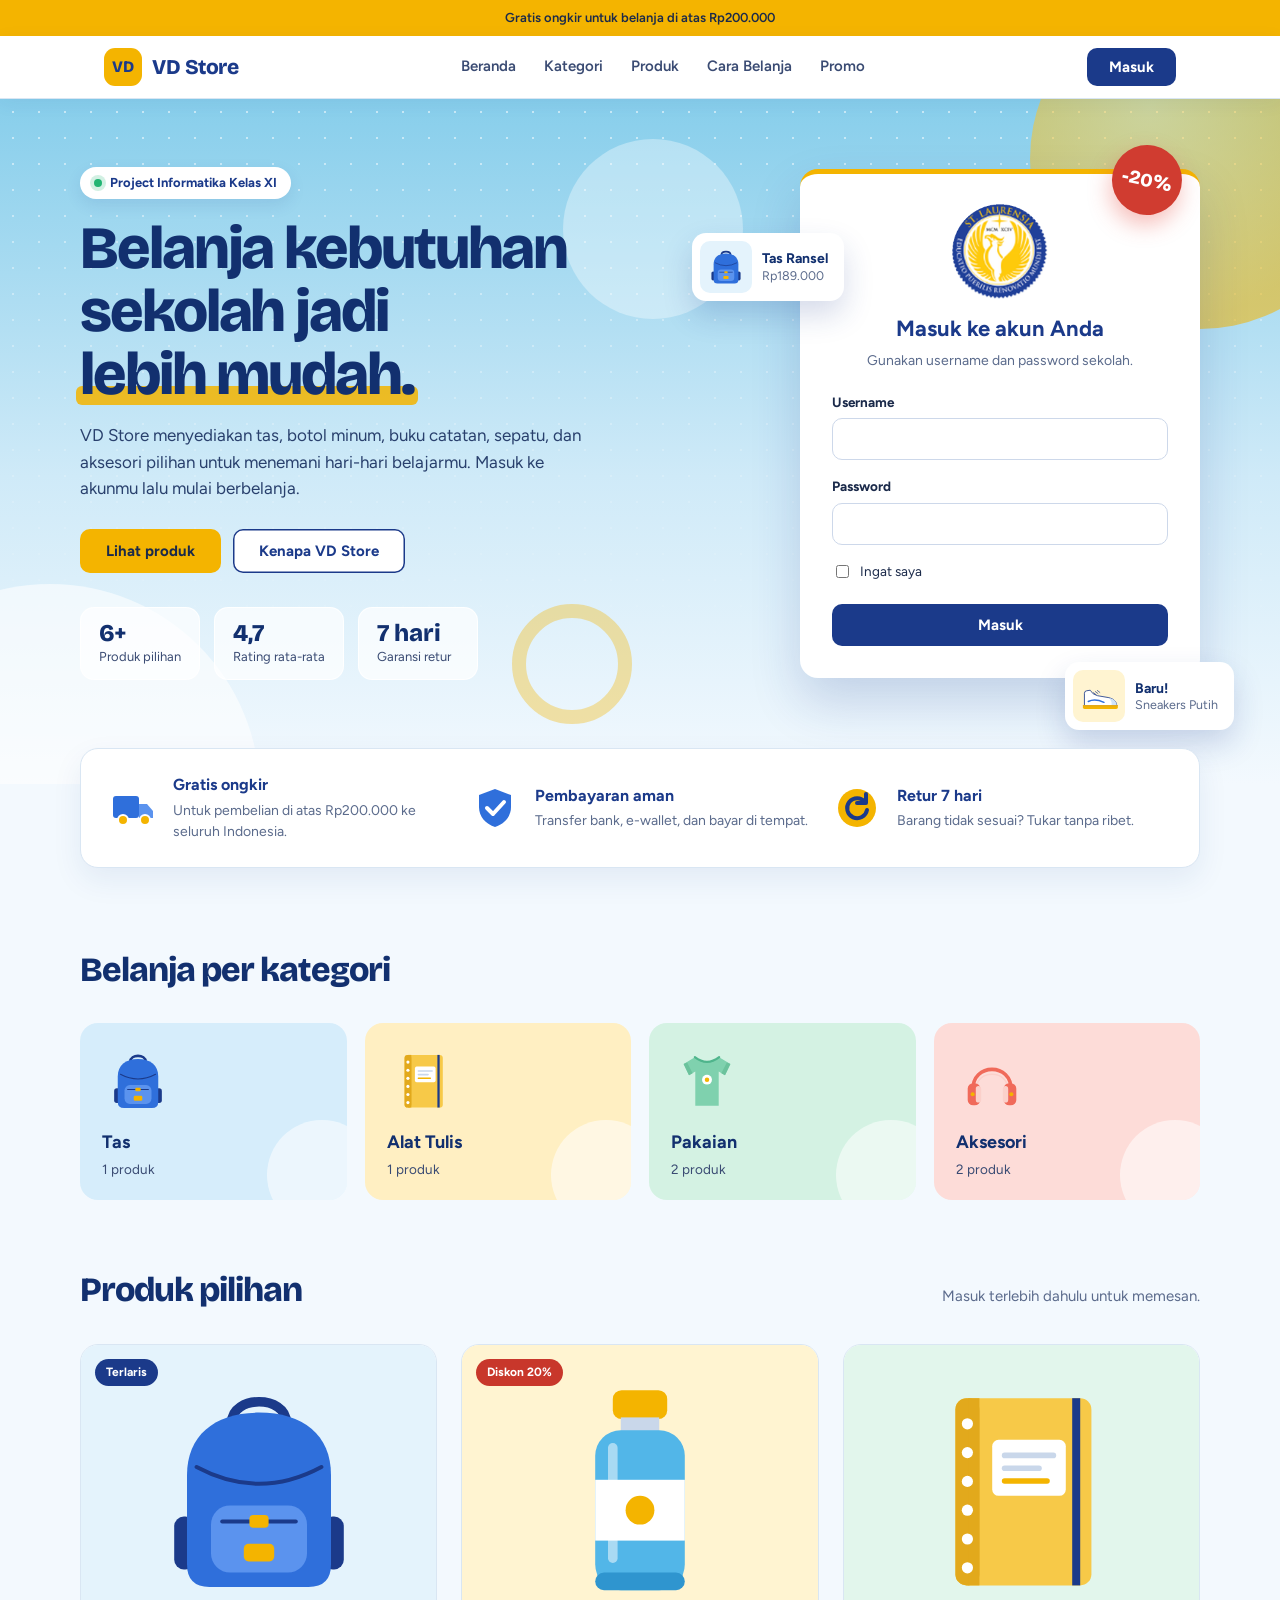
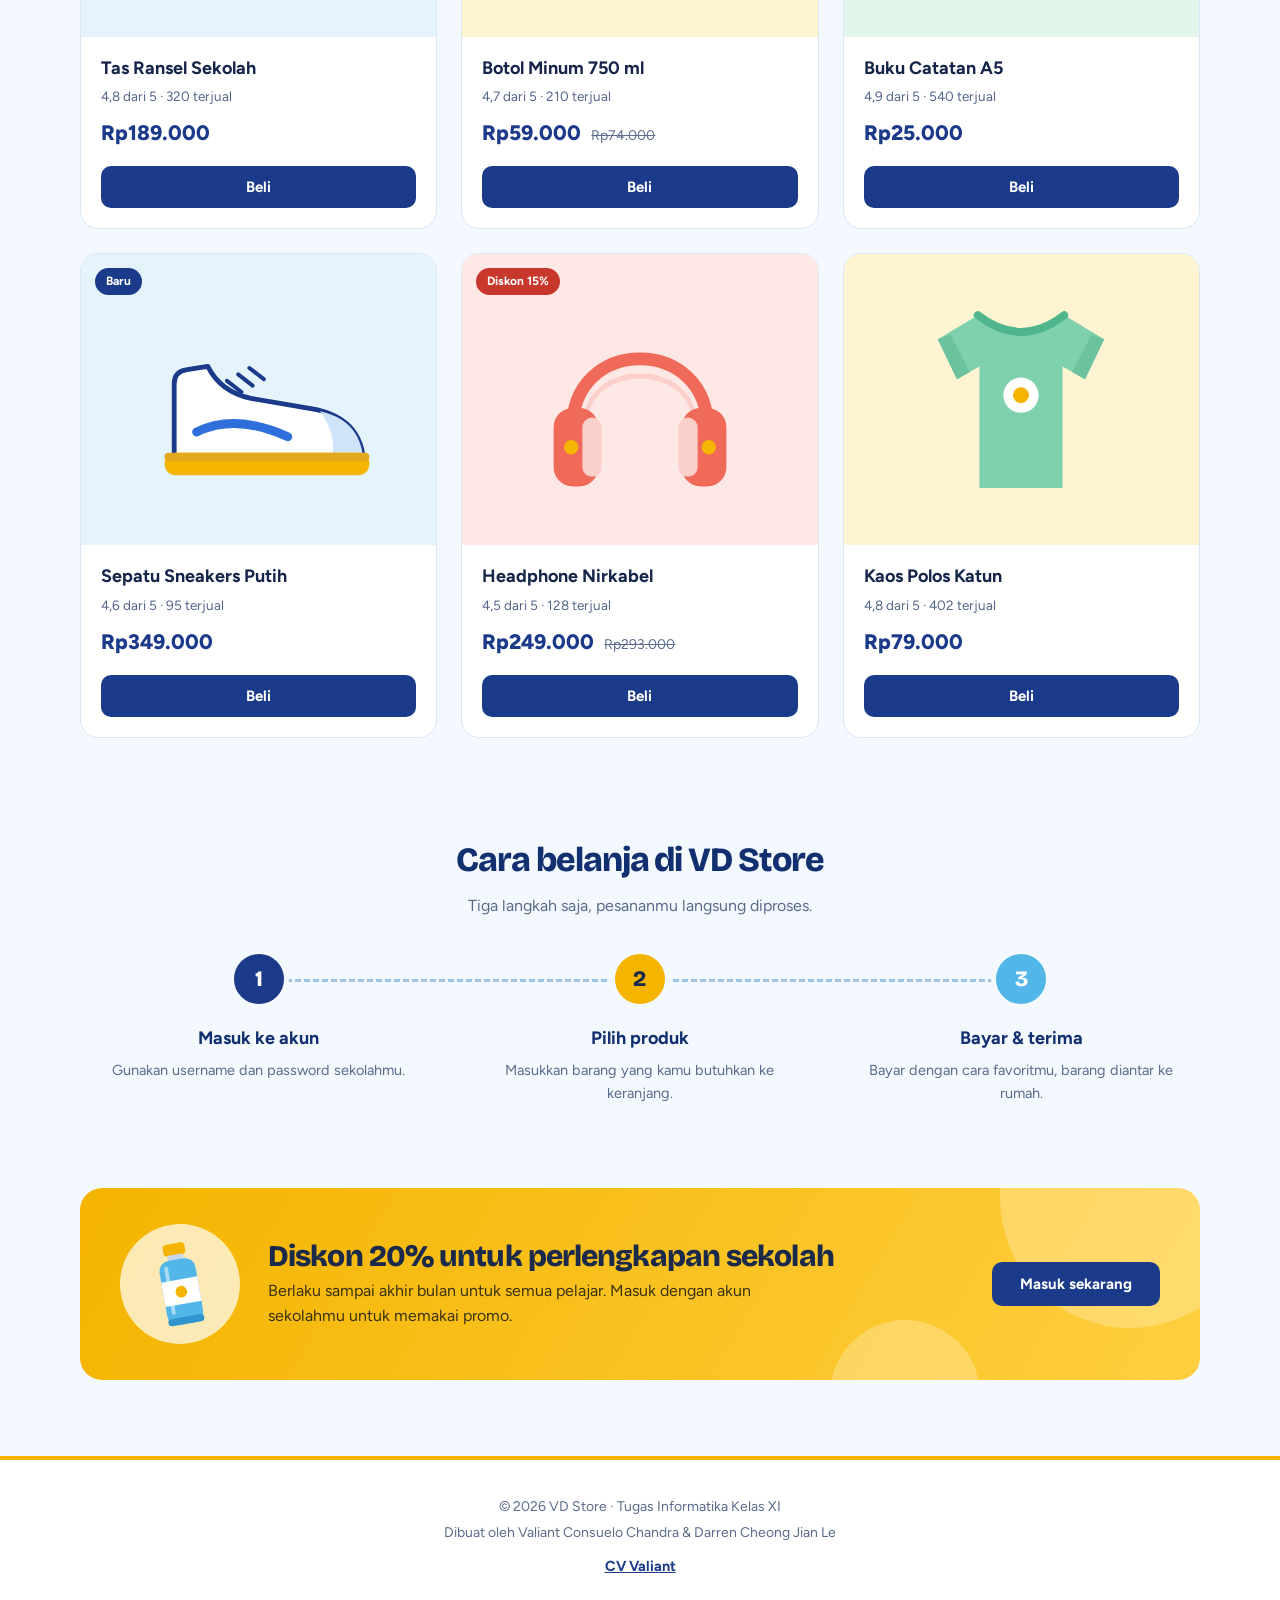
==== index.html @ 2d51181e "Folder pengerjaan HTML dan CSS" ====
<!DOCTYPE html>
<html lang="id">
<head>
<meta charset="UTF-8">
<meta name="viewport" content="width=device-width, initial-scale=1.0">
<title>VD Store | Project E-Commerce Kelas XI</title>
<meta name="description" content="VD Store, toko online perlengkapan sekolah: tas, alat tulis, pakaian, dan aksesori. Project E-Commerce Informatika Kelas XI.">
<meta name="theme-color" content="#1b3a8a">
<link rel="icon" type="image/png" href="images/logo-sekolah.png">
<link rel="preconnect" href="https://fonts.googleapis.com">
<link rel="preconnect" href="https://fonts.gstatic.com" crossorigin>
<link href="https://fonts.googleapis.com/css2?family=Bricolage+Grotesque:opsz,wght@12..96,600..800&family=Figtree:wght@400;500;600;700&display=swap" rel="stylesheet">
<link rel="stylesheet" href="css/project.css">
</head>
<body class="v-body">

<a class="v-skip" href="#utama">Lewati ke konten utama</a>

<p class="v-notice">Gratis ongkir untuk belanja di atas Rp200.000</p>

<header class="v-header">
  <div class="v-bar">
    <a class="v-brand" href="index.html">
      <span class="v-brand-mark">VD</span>
      <span class="v-brand-name">VD Store</span>
    </a>
    <nav class="v-nav" aria-label="Menu utama">
      <a class="v-nav-link" href="#beranda">Beranda</a>
      <a class="v-nav-link" href="#kategori">Kategori</a>
      <a class="v-nav-link" href="#produk">Produk</a>
      <a class="v-nav-link" href="#cara">Cara Belanja</a>
      <a class="v-nav-link" href="#promo">Promo</a>
    </nav>
    <a class="v-btn" href="cv1.html">Masuk</a>
  </div>
</header>

<main id="utama">
  <section class="v-hero" id="beranda">
    <span class="v-blob v-blob-gold" aria-hidden="true"></span>
    <span class="v-blob v-blob-white" aria-hidden="true"></span>
    <span class="v-blob v-blob-sky" aria-hidden="true"></span>
    <span class="v-ring" aria-hidden="true"></span>
    <div class="v-hero-grid">
      <div class="v-hero-text">
        <span class="v-pill"><span class="v-pill-dot"></span>Project Informatika Kelas XI</span>
        <h1 class="v-hero-title">Belanja kebutuhan sekolah jadi <span class="v-hl">lebih mudah.</span></h1>
        <p class="v-hero-desc">VD Store menyediakan tas, botol minum, buku catatan, sepatu, dan aksesori pilihan untuk menemani hari-hari belajarmu. Masuk ke akunmu lalu mulai berbelanja.</p>
        <div class="v-hero-actions">
          <a class="v-btn v-btn-gold" href="#produk">Lihat produk</a>
          <a class="v-btn v-btn-line" href="#keunggulan">Kenapa VD Store</a>
        </div>
        <ul class="v-stats">
          <li class="v-stat"><strong class="v-stat-num">6+</strong><span class="v-stat-text">Produk pilihan</span></li>
          <li class="v-stat"><strong class="v-stat-num">4,7</strong><span class="v-stat-text">Rating rata-rata</span></li>
          <li class="v-stat"><strong class="v-stat-num">7 hari</strong><span class="v-stat-text">Garansi retur</span></li>
        </ul>
      </div>

      <div class="v-login-area">
      <div class="v-float v-float-a" aria-hidden="true">
        <img class="v-float-img" src="images/produk-tas.svg" alt="" width="56" height="56">
        <span class="v-float-text"><strong class="v-float-title">Tas Ransel</strong><span class="v-float-sub">Rp189.000</span></span>
      </div>
      <div class="v-float v-float-b" aria-hidden="true">
        <img class="v-float-img" src="images/produk-sepatu.svg" alt="" width="56" height="56">
        <span class="v-float-text"><strong class="v-float-title">Baru!</strong><span class="v-float-sub">Sneakers Putih</span></span>
      </div>
      <span class="v-sticker" aria-hidden="true">-20%</span>
      <div class="v-login" id="masuk">
        <img class="v-login-logo" src="images/logo-sekolah.png" alt="Logo sekolah" width="96" height="96">
        <h2 class="v-login-title">Masuk ke akun Anda</h2>
        <p class="v-login-sub">Gunakan username dan password sekolah.</p>
        <label class="v-label" for="v-user">Username</label>
        <input class="v-input" id="v-user" type="text" autocomplete="username">
        <label class="v-label" for="v-pass">Password</label>
        <input class="v-input" id="v-pass" type="password" autocomplete="current-password">
        <div class="v-login-row">
          <label class="v-check"><input type="checkbox"> Ingat saya</label>
        </div>
        <a class="v-btn v-btn-full" href="cv1.html">Masuk</a>
      </div>
      </div>
    </div>
  </section>

  <section class="v-perks" id="keunggulan">
    <ul class="v-perks-list">
      <li class="v-perk">
        <img class="v-perk-icon" src="images/ikon-ongkir.svg" alt="" width="48" height="48">
        <div>
          <h3 class="v-perk-title">Gratis ongkir</h3>
          <p class="v-perk-text">Untuk pembelian di atas Rp200.000 ke seluruh Indonesia.</p>
        </div>
      </li>
      <li class="v-perk">
        <img class="v-perk-icon" src="images/ikon-aman.svg" alt="" width="48" height="48">
        <div>
          <h3 class="v-perk-title">Pembayaran aman</h3>
          <p class="v-perk-text">Transfer bank, e-wallet, dan bayar di tempat.</p>
        </div>
      </li>
      <li class="v-perk">
        <img class="v-perk-icon" src="images/ikon-retur.svg" alt="" width="48" height="48">
        <div>
          <h3 class="v-perk-title">Retur 7 hari</h3>
          <p class="v-perk-text">Barang tidak sesuai? Tukar tanpa ribet.</p>
        </div>
      </li>
    </ul>
  </section>

  <section class="v-cats" id="kategori">
    <div class="v-wrap">
      <h2 class="v-heading">Belanja per kategori</h2>
      <ul class="v-cat-list">
        <li><a class="v-cat v-cat-sky" href="#produk"><img class="v-cat-img" src="images/produk-tas.svg" alt="" width="72" height="72"><span class="v-cat-name">Tas</span><span class="v-cat-count">1 produk</span></a></li>
        <li><a class="v-cat v-cat-gold" href="#produk"><img class="v-cat-img" src="images/produk-buku.svg" alt="" width="72" height="72"><span class="v-cat-name">Alat Tulis</span><span class="v-cat-count">1 produk</span></a></li>
        <li><a class="v-cat v-cat-mint" href="#produk"><img class="v-cat-img" src="images/produk-kaos.svg" alt="" width="72" height="72"><span class="v-cat-name">Pakaian</span><span class="v-cat-count">2 produk</span></a></li>
        <li><a class="v-cat v-cat-rose" href="#produk"><img class="v-cat-img" src="images/produk-headphone.svg" alt="" width="72" height="72"><span class="v-cat-name">Aksesori</span><span class="v-cat-count">2 produk</span></a></li>
      </ul>
    </div>
  </section>

  <section class="v-shop" id="produk">
    <div class="v-wrap">
      <div class="v-shop-head">
        <h2 class="v-heading">Produk pilihan</h2>
        <p class="v-shop-note">Masuk terlebih dahulu untuk memesan.</p>
      </div>
      <div class="v-grid">
        <article class="v-product">
          <div class="v-product-pic v-tone-sky">
            <span class="v-tag">Terlaris</span>
            <img class="v-product-img" src="images/produk-tas.svg" alt="Tas ransel biru" width="320" height="320">
          </div>
          <div class="v-product-body">
            <h3 class="v-product-name">Tas Ransel Sekolah</h3>
            <p class="v-product-meta">4,8 dari 5 &middot; 320 terjual</p>
            <p class="v-price"><strong class="v-price-now">Rp189.000</strong></p>
            <a class="v-btn v-btn-full" href="#masuk">Beli</a>
          </div>
        </article>

        <article class="v-product">
          <div class="v-product-pic v-tone-gold">
            <span class="v-tag v-tag-red">Diskon 20%</span>
            <img class="v-product-img" src="images/produk-botol.svg" alt="Botol minum biru muda" width="320" height="320">
          </div>
          <div class="v-product-body">
            <h3 class="v-product-name">Botol Minum 750 ml</h3>
            <p class="v-product-meta">4,7 dari 5 &middot; 210 terjual</p>
            <p class="v-price"><strong class="v-price-now">Rp59.000</strong> <s class="v-price-old">Rp74.000</s></p>
            <a class="v-btn v-btn-full" href="#masuk">Beli</a>
          </div>
        </article>

        <article class="v-product">
          <div class="v-product-pic v-tone-mint">
            <img class="v-product-img" src="images/produk-buku.svg" alt="Buku catatan kuning" width="320" height="320">
          </div>
          <div class="v-product-body">
            <h3 class="v-product-name">Buku Catatan A5</h3>
            <p class="v-product-meta">4,9 dari 5 &middot; 540 terjual</p>
            <p class="v-price"><strong class="v-price-now">Rp25.000</strong></p>
            <a class="v-btn v-btn-full" href="#masuk">Beli</a>
          </div>
        </article>

        <article class="v-product">
          <div class="v-product-pic v-tone-sky">
            <span class="v-tag">Baru</span>
            <img class="v-product-img" src="images/produk-sepatu.svg" alt="Sepatu sneakers putih" width="320" height="320">
          </div>
          <div class="v-product-body">
            <h3 class="v-product-name">Sepatu Sneakers Putih</h3>
            <p class="v-product-meta">4,6 dari 5 &middot; 95 terjual</p>
            <p class="v-price"><strong class="v-price-now">Rp349.000</strong></p>
            <a class="v-btn v-btn-full" href="#masuk">Beli</a>
          </div>
        </article>

        <article class="v-product">
          <div class="v-product-pic v-tone-rose">
            <span class="v-tag v-tag-red">Diskon 15%</span>
            <img class="v-product-img" src="images/produk-headphone.svg" alt="Headphone nirkabel merah muda" width="320" height="320">
          </div>
          <div class="v-product-body">
            <h3 class="v-product-name">Headphone Nirkabel</h3>
            <p class="v-product-meta">4,5 dari 5 &middot; 128 terjual</p>
            <p class="v-price"><strong class="v-price-now">Rp249.000</strong> <s class="v-price-old">Rp293.000</s></p>
            <a class="v-btn v-btn-full" href="#masuk">Beli</a>
          </div>
        </article>

        <article class="v-product">
          <div class="v-product-pic v-tone-gold">
            <img class="v-product-img" src="images/produk-kaos.svg" alt="Kaos polos hijau mint" width="320" height="320">
          </div>
          <div class="v-product-body">
            <h3 class="v-product-name">Kaos Polos Katun</h3>
            <p class="v-product-meta">4,8 dari 5 &middot; 402 terjual</p>
            <p class="v-price"><strong class="v-price-now">Rp79.000</strong></p>
            <a class="v-btn v-btn-full" href="#masuk">Beli</a>
          </div>
        </article>
      </div>
    </div>
  </section>

  <section class="v-steps" id="cara">
    <div class="v-wrap">
      <h2 class="v-heading v-heading-center">Cara belanja di VD Store</h2>
      <p class="v-steps-sub">Tiga langkah saja, pesananmu langsung diproses.</p>
      <ol class="v-step-list">
        <li class="v-step"><span class="v-step-num">1</span><h3 class="v-step-title">Masuk ke akun</h3><p class="v-step-text">Gunakan username dan password sekolahmu.</p></li>
        <li class="v-step"><span class="v-step-num">2</span><h3 class="v-step-title">Pilih produk</h3><p class="v-step-text">Masukkan barang yang kamu butuhkan ke keranjang.</p></li>
        <li class="v-step"><span class="v-step-num">3</span><h3 class="v-step-title">Bayar &amp; terima</h3><p class="v-step-text">Bayar dengan cara favoritmu, barang diantar ke rumah.</p></li>
      </ol>
    </div>
  </section>

  <section class="v-promo" id="promo">
    <div class="v-promo-box">
      <span class="v-promo-circle v-promo-circle-a" aria-hidden="true"></span>
      <span class="v-promo-circle v-promo-circle-b" aria-hidden="true"></span>
      <img class="v-promo-img" src="images/produk-botol.svg" alt="" width="140" height="140">
      <div class="v-promo-body">
        <h2 class="v-promo-title">Diskon 20% untuk perlengkapan sekolah</h2>
        <p class="v-promo-text">Berlaku sampai akhir bulan untuk semua pelajar. Masuk dengan akun sekolahmu untuk memakai promo.</p>
      </div>
      <a class="v-btn v-promo-btn" href="#masuk">Masuk sekarang</a>
    </div>
  </section>
</main>

<footer class="v-footer">
  <div class="v-footer-box">
    <p class="v-footer-text">&copy; 2026 VD Store &middot; Tugas Informatika Kelas XI</p>
    <p class="v-footer-text">Dibuat oleh Valiant Consuelo Chandra &amp; Darren Cheong Jian Le</p>
    <p class="v-footer-links">
      <a class="v-footer-link" href="cv1.html">CV Valiant</a>
    </p>
  </div>
</footer>

</body>
</html>
---- css/project.css ----
*,
*::before,
*::after {
  box-sizing: border-box;
}

html {
  scroll-behavior: smooth;
  scroll-padding-top: 84px;
}

:focus-visible {
  outline: 3px solid #1b3a8a;
  outline-offset: 3px;
  border-radius: 6px;
}

.v-skip {
  position: absolute;
  z-index: 100;
  left: 16px;
  top: -60px;
  padding: 10px 16px;
  border-radius: 10px;
  background: #1b3a8a;
  color: #ffffff;
  font-weight: 700;
  text-decoration: none;
}

.v-skip:focus {
  top: 12px;
}

body {
  margin: 0;
}

img {
  max-width: 100%;
}

.v-body {
  font-family: "Figtree", "Inter", system-ui, -apple-system, "Segoe UI", sans-serif;
  color: #16264a;
  background: #f3f9fe;
  line-height: 1.55;
}

.v-notice {
  margin: 0;
  padding: 8px 16px;
  background: #f4b400;
  color: #1b2a4a;
  font-size: 13px;
  font-weight: 600;
  text-align: center;
}

.v-header {
  position: sticky;
  top: 0;
  z-index: 10;
  background: rgba(255, 255, 255, 0.94);
  border-bottom: 1px solid #d9e6f3;
  box-shadow: 0 4px 18px rgba(27, 58, 138, 0.06);
}

.v-bar {
  max-width: 1120px;
  margin: 0 auto;
  padding: 12px 24px;
  display: flex;
  align-items: center;
  justify-content: space-between;
  gap: 20px;
}

.v-brand {
  display: flex;
  align-items: center;
  gap: 10px;
  text-decoration: none;
  color: #1b3a8a;
}

.v-brand-mark {
  width: 38px;
  height: 38px;
  border-radius: 11px;
  background: #f4b400;
  color: #1b3a8a;
  display: grid;
  place-items: center;
  font-family: "Bricolage Grotesque", "Inter", sans-serif;
  font-weight: 800;
  font-size: 16px;
  letter-spacing: -0.02em;
}

.v-brand-name {
  font-family: "Bricolage Grotesque", "Inter", sans-serif;
  font-weight: 800;
  font-size: 21px;
  letter-spacing: -0.02em;
}

.v-nav {
  display: flex;
  gap: 28px;
}

.v-nav-link {
  color: #3a4b73;
  text-decoration: none;
  font-weight: 600;
  font-size: 15px;
  padding: 6px 0;
  border-bottom: 2px solid transparent;
}

.v-nav-link:hover {
  color: #1b3a8a;
  border-bottom-color: #f4b400;
}

.v-btn {
  display: inline-block;
  padding: 10px 22px;
  border: 0;
  border-radius: 10px;
  background: #1b3a8a;
  color: #ffffff;
  font: 700 15px "Figtree", "Inter", sans-serif;
  text-align: center;
  text-decoration: none;
  cursor: pointer;
  touch-action: manipulation;
  transition: background 0.15s ease, transform 0.15s ease, box-shadow 0.15s ease;
}

.v-btn:active {
  transform: translateY(0) scale(0.98);
}

.v-btn:hover {
  background: #2449a8;
  transform: translateY(-1px);
}

.v-btn-full {
  display: block;
  width: 100%;
  padding: 12px 22px;
}

.v-btn-gold {
  background: #f4b400;
  color: #1b2a4a;
  padding: 13px 26px;
}

.v-btn-gold:hover {
  background: #ffc61f;
}

.v-btn-line {
  background: #ffffff;
  color: #1b3a8a;
  padding: 13px 26px;
  box-shadow: inset 0 0 0 1.5px #1b3a8a;
}

.v-btn-line:hover {
  background: #eef6fd;
}

.v-hero {
  padding: 68px 24px 80px;
  background: linear-gradient(180deg, #87ceeb 0%, #cfeaf8 55%, #f3f9fe 100%);
}

.v-hero-grid {
  max-width: 1120px;
  margin: 0 auto;
  display: grid;
  grid-template-columns: 1.15fr 0.85fr;
  gap: 56px;
  align-items: center;
}

.v-pill {
  display: inline-block;
  padding: 6px 14px;
  border-radius: 999px;
  background: #ffffff;
  color: #1b3a8a;
  font-size: 13px;
  font-weight: 700;
}

.v-hero-title {
  margin: 18px 0 16px;
  font-family: "Bricolage Grotesque", "Inter", sans-serif;
  font-weight: 800;
  font-size: clamp(36px, 5.2vw, 60px);
  line-height: 1.05;
  letter-spacing: -0.035em;
  color: #12306f;
}

.v-hero-desc {
  margin: 0 0 28px;
  max-width: 520px;
  font-size: 17px;
  color: #29406d;
}

.v-hero-actions {
  display: flex;
  flex-wrap: wrap;
  gap: 12px;
}

.v-login {
  width: 100%;
  max-width: 400px;
  margin-left: auto;
  padding: 30px 32px 32px;
  background: #ffffff;
  border-top: 5px solid #f4b400;
  border-radius: 18px;
  box-shadow: 0 24px 50px rgba(27, 58, 138, 0.18);
  scroll-margin-top: 100px;
}

.v-login-logo {
  display: block;
  width: 96px;
  height: 96px;
  margin: 0 auto 12px;
}

.v-login-title {
  margin: 0;
  text-align: center;
  font-size: 22px;
  font-weight: 700;
  color: #1b3a8a;
}

.v-login-sub {
  margin: 4px 0 20px;
  text-align: center;
  font-size: 14px;
  color: #5b6b8c;
}

.v-label {
  display: block;
  margin: 0 0 6px;
  font-size: 13.5px;
  font-weight: 700;
  color: #1b2a4a;
}

.v-input {
  display: block;
  width: 100%;
  height: 42px;
  margin-bottom: 16px;
  padding: 0 14px;
  border: 1px solid #cdd8ea;
  border-radius: 10px;
  font: 500 15px "Figtree", "Inter", sans-serif;
  color: #16264a;
  background: #ffffff;
}

.v-input:focus {
  outline: 2px solid #87ceeb;
  border-color: #1b3a8a;
}

.v-login-row {
  margin: 2px 0 18px;
}

.v-check {
  display: inline-flex;
  align-items: center;
  gap: 8px;
  font-size: 13.5px;
  color: #1b2a4a;
}

.v-perks {
  padding: 0 24px;
  margin-top: -36px;
}

.v-perks-list {
  position: relative;
  z-index: 2;
  max-width: 1120px;
  margin: 0 auto;
  padding: 24px 28px;
  list-style: none;
  display: grid;
  grid-template-columns: repeat(3, 1fr);
  gap: 24px;
  background: #ffffff;
  border: 1px solid #d9e6f3;
  border-radius: 18px;
  box-shadow: 0 12px 30px rgba(27, 58, 138, 0.08);
}

.v-perk {
  display: flex;
  align-items: center;
  gap: 16px;
}

.v-perk-icon {
  flex: none;
  width: 48px;
  height: 48px;
}

.v-perk-title {
  margin: 0;
  font-size: 16px;
  font-weight: 700;
  color: #1b3a8a;
}

.v-perk-text {
  margin: 2px 0 0;
  font-size: 14px;
  color: #5b6b8c;
}

.v-shop {
  padding: 76px 24px 40px;
}

.v-wrap {
  max-width: 1120px;
  margin: 0 auto;
}

.v-shop-head {
  display: flex;
  align-items: baseline;
  justify-content: space-between;
  flex-wrap: wrap;
  gap: 8px 20px;
  margin-bottom: 28px;
}

.v-heading {
  margin: 0;
  font-family: "Bricolage Grotesque", "Inter", sans-serif;
  font-weight: 800;
  font-size: 34px;
  letter-spacing: -0.03em;
  color: #12306f;
}

.v-shop-note {
  margin: 0;
  font-size: 15px;
  color: #5b6b8c;
}

.v-grid {
  display: grid;
  grid-template-columns: repeat(3, 1fr);
  gap: 24px;
}

.v-product {
  display: flex;
  flex-direction: column;
  overflow: hidden;
  background: #ffffff;
  border: 1px solid #d9e6f3;
  border-radius: 18px;
  transition: transform 0.18s ease, box-shadow 0.18s ease;
}

.v-product:hover {
  transform: translateY(-4px);
  box-shadow: 0 16px 32px rgba(27, 58, 138, 0.12);
}

.v-product-pic {
  position: relative;
  aspect-ratio: 1 / 0.82;
  display: grid;
  place-items: center;
}

.v-tone-sky {
  background: #e4f3fc;
}

.v-tone-gold {
  background: #fff4d1;
}

.v-tone-mint {
  background: #e2f6ec;
}

.v-tone-rose {
  background: #fde8e5;
}

.v-product-img {
  width: 72%;
  height: auto;
  transition: transform 0.25s ease;
}

.v-product:hover .v-product-img {
  transform: scale(1.05) rotate(-2deg);
}

.v-tag {
  position: absolute;
  top: 14px;
  left: 14px;
  padding: 4px 11px;
  border-radius: 999px;
  background: #1b3a8a;
  color: #ffffff;
  font-size: 12px;
  font-weight: 700;
}

.v-tag-red {
  background: #c8372b;
}

.v-product-body {
  padding: 18px 20px 20px;
  display: flex;
  flex-direction: column;
  flex: 1;
}

.v-product-name {
  margin: 0;
  font-size: 18px;
  font-weight: 700;
  color: #16264a;
}

.v-product-meta {
  margin: 4px 0 10px;
  font-size: 13.5px;
  color: #55658a;
}

.v-price {
  margin: 0 0 16px;
  display: flex;
  align-items: baseline;
  gap: 10px;
}

.v-price-now {
  font-size: 21px;
  font-weight: 800;
  color: #1b3a8a;
}

.v-price-old {
  font-size: 14px;
  color: #5f6f8f;
}

.v-product-body .v-btn {
  margin-top: auto;
}

.v-promo {
  padding: 40px 24px 76px;
}

.v-promo-box {
  max-width: 1120px;
  margin: 0 auto;
  padding: 36px 40px;
  display: flex;
  align-items: center;
  justify-content: space-between;
  gap: 28px;
  background: #f4b400;
  border-radius: 22px;
}

.v-promo-title {
  margin: 0 0 6px;
  font-family: "Bricolage Grotesque", "Inter", sans-serif;
  font-weight: 800;
  font-size: 30px;
  line-height: 1.15;
  letter-spacing: -0.03em;
  color: #1b2a4a;
}

.v-promo-text {
  margin: 0;
  max-width: 560px;
  font-size: 16px;
  color: #3b3210;
}

.v-promo-box .v-btn {
  flex: none;
  padding: 13px 28px;
}

.v-footer {
  padding: 36px 24px 44px;
  background: #ffffff;
  border-top: 1px solid #d9e6f3;
}

.v-footer-box {
  max-width: 1120px;
  margin: 0 auto;
  text-align: center;
}

.v-footer-text {
  margin: 0 0 4px;
  font-size: 14px;
  color: #5b6b8c;
}

.v-footer-links {
  margin: 12px 0 0;
  display: flex;
  justify-content: center;
  gap: 22px;
}

.v-footer-link {
  color: #1b3a8a;
  font-weight: 700;
  font-size: 14.5px;
}

.v-hero {
  position: relative;
  overflow: hidden;
  padding-bottom: 104px;
}

.v-hero::before {
  content: "";
  position: absolute;
  inset: 0;
  background-image: radial-gradient(rgba(255, 255, 255, 0.55) 1.5px, transparent 1.5px);
  background-size: 26px 26px;
  -webkit-mask-image: linear-gradient(180deg, #000 0%, transparent 85%);
  mask-image: linear-gradient(180deg, #000 0%, transparent 85%);
  pointer-events: none;
}

.v-hero-grid {
  position: relative;
  z-index: 1;
}

.v-blob {
  position: absolute;
  border-radius: 50%;
  pointer-events: none;
}

.v-blob-gold {
  width: 340px;
  height: 340px;
  right: -90px;
  top: -110px;
  background: radial-gradient(circle at 35% 35%, #ffd65c, #f4b400 70%);
  opacity: 0.55;
}

.v-blob-white {
  width: 420px;
  height: 420px;
  left: -160px;
  bottom: -220px;
  background: rgba(255, 255, 255, 0.6);
}

.v-blob-sky {
  width: 180px;
  height: 180px;
  left: 44%;
  top: 40px;
  background: rgba(255, 255, 255, 0.35);
}

.v-ring {
  position: absolute;
  width: 120px;
  height: 120px;
  left: 40%;
  bottom: 60px;
  border: 14px solid rgba(244, 180, 0, 0.35);
  border-radius: 50%;
  pointer-events: none;
}

.v-pill {
  display: inline-flex;
  align-items: center;
  gap: 8px;
  box-shadow: 0 6px 16px rgba(27, 58, 138, 0.1);
}

.v-pill-dot {
  width: 8px;
  height: 8px;
  border-radius: 50%;
  background: #22b573;
  box-shadow: 0 0 0 4px rgba(34, 181, 115, 0.2);
}

.v-hl {
  position: relative;
  z-index: 0;
  white-space: nowrap;
}

.v-hl::after {
  content: "";
  position: absolute;
  z-index: -1;
  left: -4px;
  right: -4px;
  bottom: 0.08em;
  height: 0.32em;
  border-radius: 6px;
  background: #f4b400;
  opacity: 0.85;
}

.v-stats {
  display: flex;
  flex-wrap: wrap;
  gap: 14px;
  margin: 34px 0 0;
  padding: 0;
  list-style: none;
}

.v-stat {
  display: flex;
  flex-direction: column;
  min-width: 120px;
  padding: 12px 18px;
  background: rgba(255, 255, 255, 0.7);
  border: 1px solid rgba(255, 255, 255, 0.9);
  border-radius: 14px;
}

.v-stat-num {
  font-family: "Bricolage Grotesque", "Inter", sans-serif;
  font-size: 24px;
  font-weight: 800;
  line-height: 1.1;
  color: #12306f;
}

.v-stat-text {
  font-size: 13px;
  color: #3a4b73;
}

.v-login-area {
  position: relative;
}

.v-float {
  position: absolute;
  z-index: 2;
  display: flex;
  align-items: center;
  gap: 10px;
  padding: 8px 16px 8px 8px;
  background: #ffffff;
  border-radius: 14px;
  box-shadow: 0 14px 30px rgba(27, 58, 138, 0.18);
  animation: v-float 4s ease-in-out infinite;
}

.v-float-a {
  left: -56px;
  top: 64px;
}

.v-float-b {
  right: -34px;
  bottom: -52px;
  animation-delay: -2s;
}

.v-float-img {
  width: 52px;
  height: 52px;
  padding: 4px;
  border-radius: 10px;
  background: #e4f3fc;
}

.v-float-b .v-float-img {
  background: #fff4d1;
}

.v-float-text {
  display: flex;
  flex-direction: column;
  line-height: 1.25;
}

.v-float-title {
  font-size: 14px;
  color: #12306f;
}

.v-float-sub {
  font-size: 12.5px;
  color: #5b6b8c;
}

.v-sticker {
  position: absolute;
  z-index: 2;
  right: 18px;
  top: -24px;
  display: grid;
  place-items: center;
  width: 70px;
  height: 70px;
  border-radius: 50%;
  background: #d03c30;
  color: #ffffff;
  font-family: "Bricolage Grotesque", "Inter", sans-serif;
  font-weight: 800;
  font-size: 19px;
  transform: rotate(12deg);
  box-shadow: 0 10px 22px rgba(229, 72, 59, 0.35);
}

@keyframes v-float {
  0%,
  100% {
    transform: translateY(0);
  }
  50% {
    transform: translateY(-10px);
  }
}

.v-cats {
  padding: 76px 24px 0;
}

.v-cat-list {
  display: grid;
  grid-template-columns: repeat(4, 1fr);
  gap: 18px;
  margin: 26px 0 0;
  padding: 0;
  list-style: none;
}

.v-cat {
  position: relative;
  display: flex;
  flex-direction: column;
  gap: 2px;
  overflow: hidden;
  padding: 22px 22px 20px;
  border-radius: 18px;
  color: #12306f;
  text-decoration: none;
  transition: transform 0.18s ease, box-shadow 0.18s ease;
}

.v-cat::after {
  content: "";
  position: absolute;
  right: -30px;
  bottom: -30px;
  width: 110px;
  height: 110px;
  border-radius: 50%;
  background: rgba(255, 255, 255, 0.55);
}

.v-cat:hover {
  transform: translateY(-4px);
  box-shadow: 0 14px 28px rgba(27, 58, 138, 0.12);
}

.v-cat-sky {
  background: #d6edfb;
}

.v-cat-gold {
  background: #ffefc2;
}

.v-cat-mint {
  background: #d4f2e3;
}

.v-cat-rose {
  background: #fddcd8;
}

.v-cat-img {
  position: relative;
  z-index: 1;
  width: 72px;
  height: 72px;
  margin-bottom: 10px;
}

.v-cat-name {
  font-size: 18px;
  font-weight: 700;
}

.v-cat-count {
  font-size: 13.5px;
  color: #3a4b73;
}

.v-shop {
  padding-top: 64px;
}

.v-steps {
  padding: 56px 24px 20px;
}

.v-heading-center {
  text-align: center;
}

.v-steps-sub {
  margin: 8px 0 30px;
  text-align: center;
  color: #5b6b8c;
  font-size: 16px;
}

.v-step-list {
  position: relative;
  display: grid;
  grid-template-columns: repeat(3, 1fr);
  gap: 24px;
  margin: 0;
  padding: 0;
  list-style: none;
}

.v-step-list::before {
  content: "";
  position: absolute;
  left: 16%;
  right: 16%;
  top: 30px;
  border-top: 3px dashed #9fc6e6;
}

.v-step {
  position: relative;
  padding: 0 18px 24px;
  text-align: center;
}

.v-step-num {
  display: grid;
  place-items: center;
  width: 60px;
  height: 60px;
  margin: 0 auto 16px;
  border: 5px solid #f3f9fe;
  border-radius: 50%;
  background: #1b3a8a;
  color: #ffffff;
  font-family: "Bricolage Grotesque", "Inter", sans-serif;
  font-weight: 800;
  font-size: 22px;
}

.v-step:nth-child(2) .v-step-num {
  background: #f4b400;
  color: #1b2a4a;
}

.v-step:nth-child(3) .v-step-num {
  background: #52b6e8;
}

.v-step-title {
  margin: 0 0 6px;
  font-size: 18px;
  font-weight: 700;
  color: #12306f;
}

.v-step-text {
  margin: 0;
  font-size: 14.5px;
  color: #5b6b8c;
}

.v-promo-box {
  position: relative;
  overflow: hidden;
  justify-content: flex-start;
  background: linear-gradient(120deg, #f4b400 0%, #ffcf3f 100%);
}

.v-promo-body {
  position: relative;
  z-index: 1;
  flex: 1;
}

.v-promo-img {
  position: relative;
  z-index: 1;
  flex: none;
  width: 120px;
  height: 120px;
  padding: 8px;
  border-radius: 50%;
  background: rgba(255, 255, 255, 0.7);
  transform: rotate(-10deg);
}

.v-promo-btn {
  position: relative;
  z-index: 1;
}

.v-promo-circle {
  position: absolute;
  border-radius: 50%;
  background: rgba(255, 255, 255, 0.25);
}

.v-promo-circle-a {
  width: 260px;
  height: 260px;
  right: -60px;
  top: -120px;
}

.v-promo-circle-b {
  width: 150px;
  height: 150px;
  right: 220px;
  bottom: -90px;
}

.v-footer {
  border-top: 4px solid #f4b400;
}

@media (prefers-reduced-motion: reduce) {
  html {
    scroll-behavior: auto;
  }

  .v-float {
    animation: none;
  }

  .v-btn,
  .v-product,
  .v-product-img,
  .v-cat {
    transition: none;
  }

  .v-btn:hover,
  .v-btn:active,
  .v-product:hover,
  .v-product:hover .v-product-img,
  .v-cat:hover {
    transform: none;
  }
}

@media (max-width: 960px) {
  html {
    scroll-padding-top: 128px;
  }

  .v-bar {
    flex-wrap: wrap;
    row-gap: 10px;
  }

  .v-nav {
    order: 3;
    width: 100%;
    gap: 8px;
    overflow-x: auto;
    scrollbar-width: none;
  }

  .v-nav::-webkit-scrollbar {
    display: none;
  }

  .v-nav-link {
    flex: none;
    padding: 8px 14px;
    border: 0;
    border-radius: 999px;
    background: #eef6fd;
    font-size: 14px;
  }

  .v-nav-link:hover {
    background: #ffefc2;
  }

  .v-float-b {
    bottom: -48px;
  }

  .v-hero-grid {
    grid-template-columns: 1fr;
    gap: 40px;
  }

  .v-login {
    margin: 0 auto;
  }

  .v-grid {
    grid-template-columns: repeat(2, 1fr);
  }

  .v-perks-list {
    grid-template-columns: 1fr;
    gap: 18px;
  }
}

@media (max-width: 600px) {
  .v-bar {
    padding: 10px 16px;
  }

  .v-hero {
    padding: 44px 16px 64px;
  }

  .v-login {
    padding: 26px 22px 28px;
  }

  .v-perks,
  .v-shop,
  .v-promo,
  .v-footer {
    padding-left: 16px;
    padding-right: 16px;
  }

  .v-grid {
    gap: 14px;
  }

  .v-product-body {
    padding: 14px 14px 16px;
  }

  .v-product-name {
    font-size: 15.5px;
  }

  .v-price-now {
    font-size: 17px;
  }

  .v-price {
    flex-wrap: wrap;
    gap: 2px 8px;
  }

  .v-heading {
    font-size: 28px;
  }

  .v-promo-box {
    flex-direction: column;
    align-items: flex-start;
    padding: 28px 24px;
  }

  .v-promo-title {
    font-size: 25px;
  }
}

@media (max-width: 960px) {
  .v-cat-list {
    grid-template-columns: repeat(2, 1fr);
  }

  .v-float-a {
    left: -10px;
  }

  .v-float-b {
    right: -6px;
  }

  .v-ring,
  .v-blob-sky {
    display: none;
  }
}

@media (max-width: 600px) {
  .v-hero {
    padding-bottom: 80px;
  }

  .v-stats {
    gap: 8px;
  }

  .v-stat {
    min-width: 0;
    flex: 1;
    padding: 10px 12px;
  }

  .v-stat-num {
    font-size: 19px;
  }

  .v-stat-text {
    font-size: 12px;
  }

  .v-float {
    display: none;
  }

  .v-sticker {
    width: 56px;
    height: 56px;
    font-size: 16px;
    right: 8px;
    top: -18px;
  }

  .v-hl {
    white-space: normal;
  }

  .v-cats {
    padding: 56px 16px 0;
  }

  .v-cat-list {
    gap: 12px;
  }

  .v-cat {
    padding: 16px;
  }

  .v-step-list {
    grid-template-columns: 1fr;
    gap: 8px;
  }

  .v-step-list::before {
    display: none;
  }

  .v-steps {
    padding: 44px 16px 10px;
  }

  .v-promo-img {
    width: 90px;
    height: 90px;
  }
}
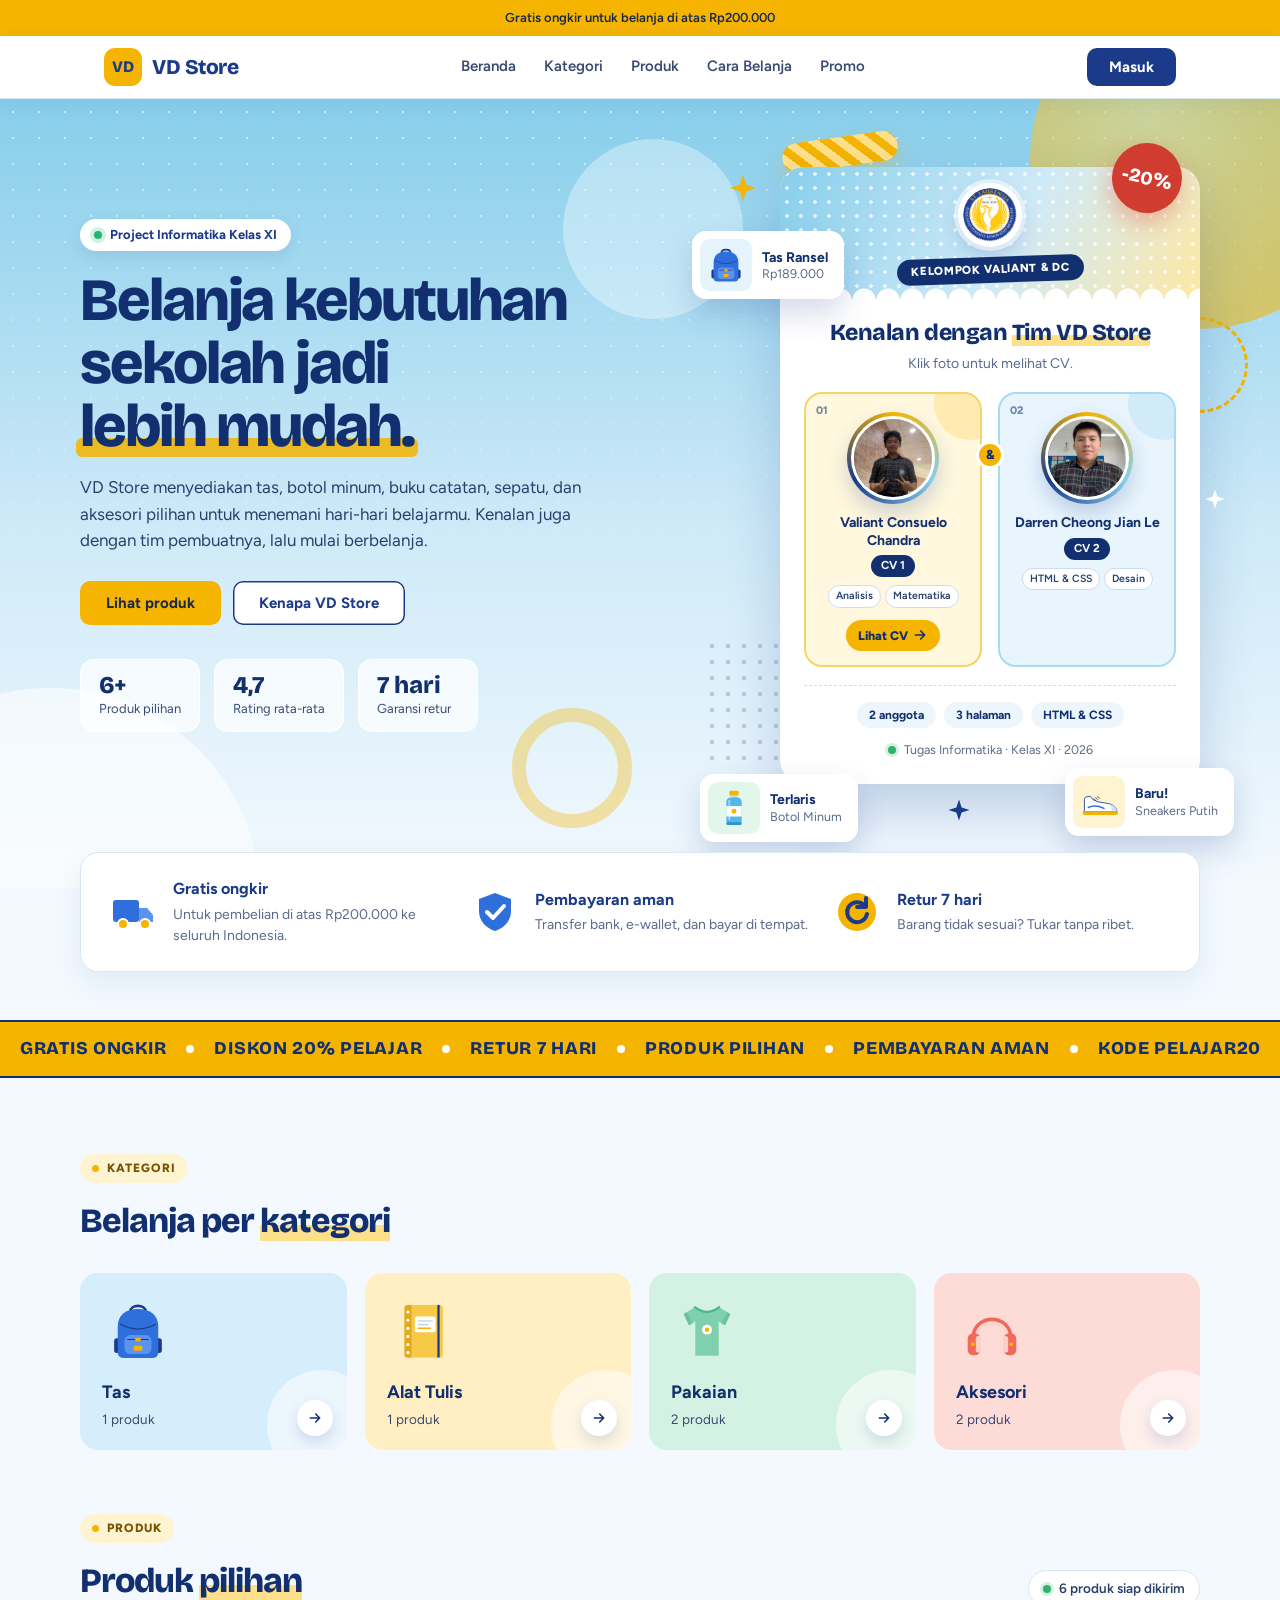
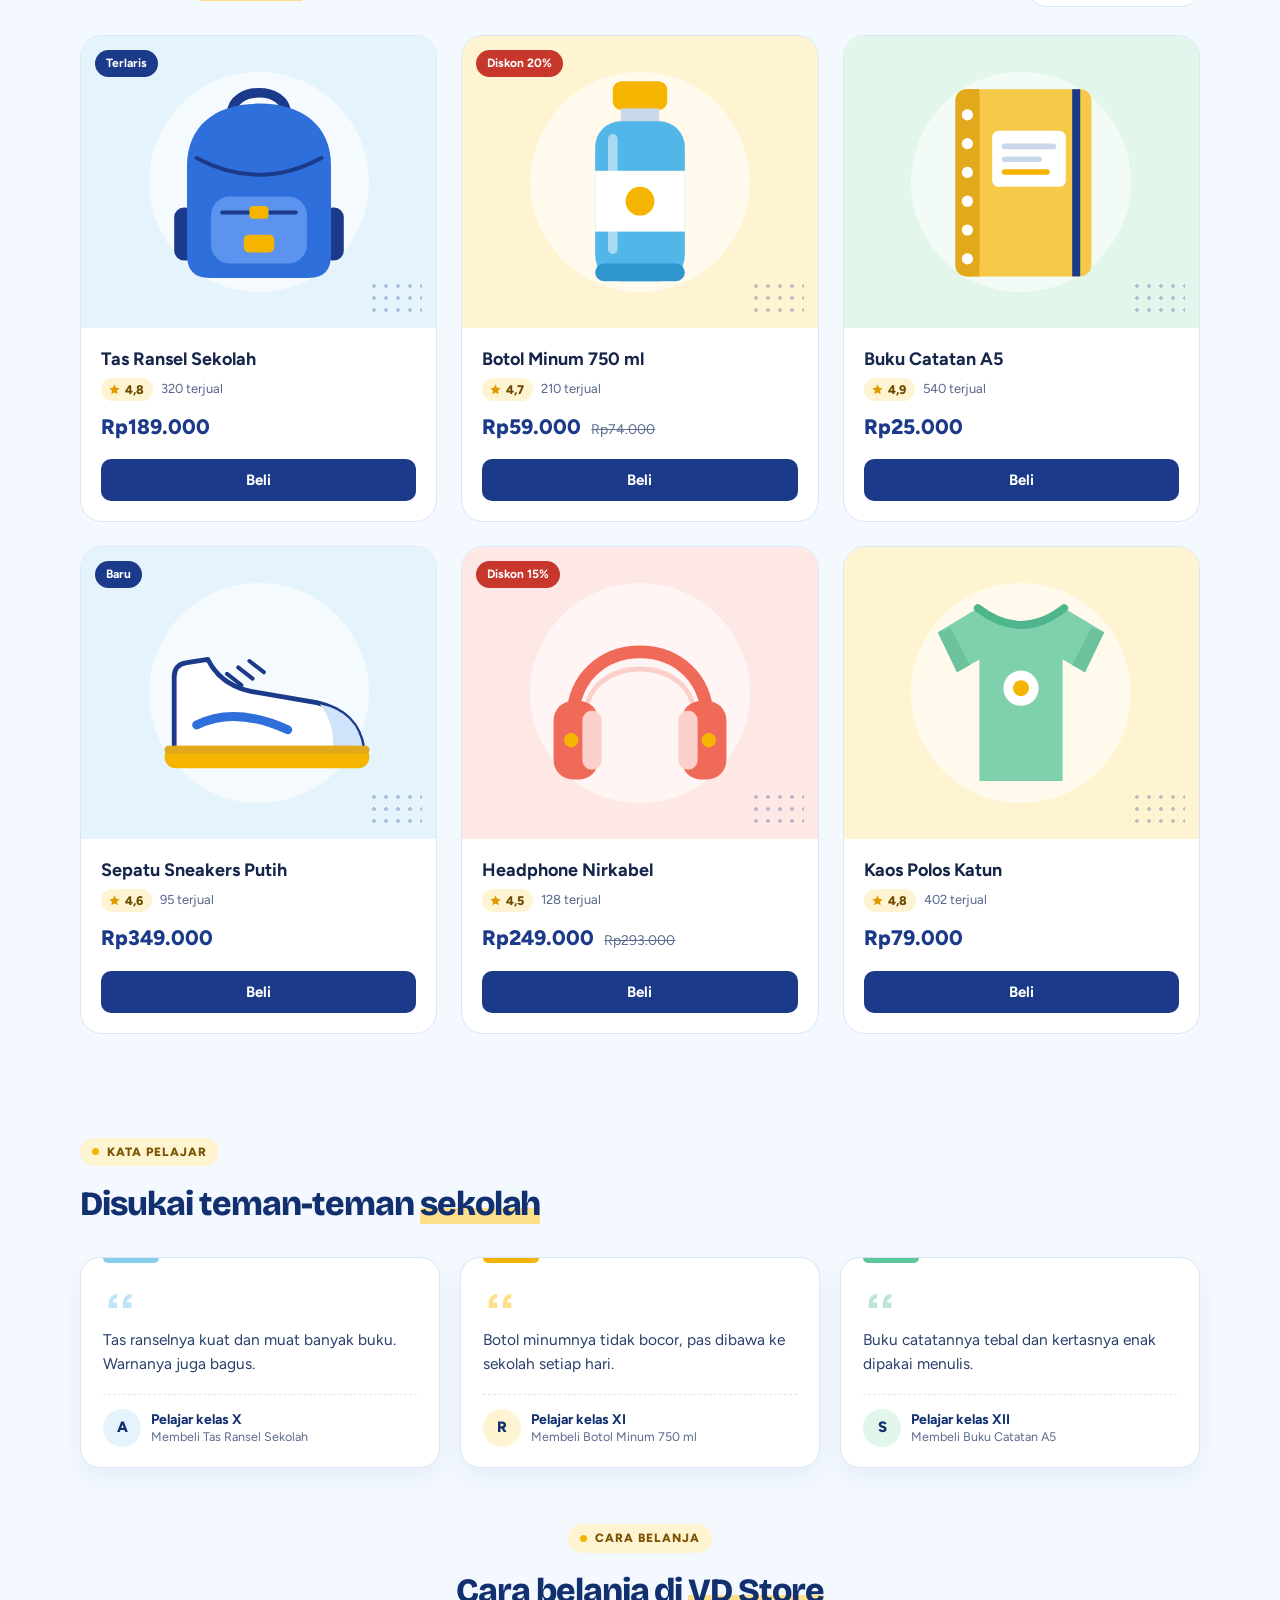
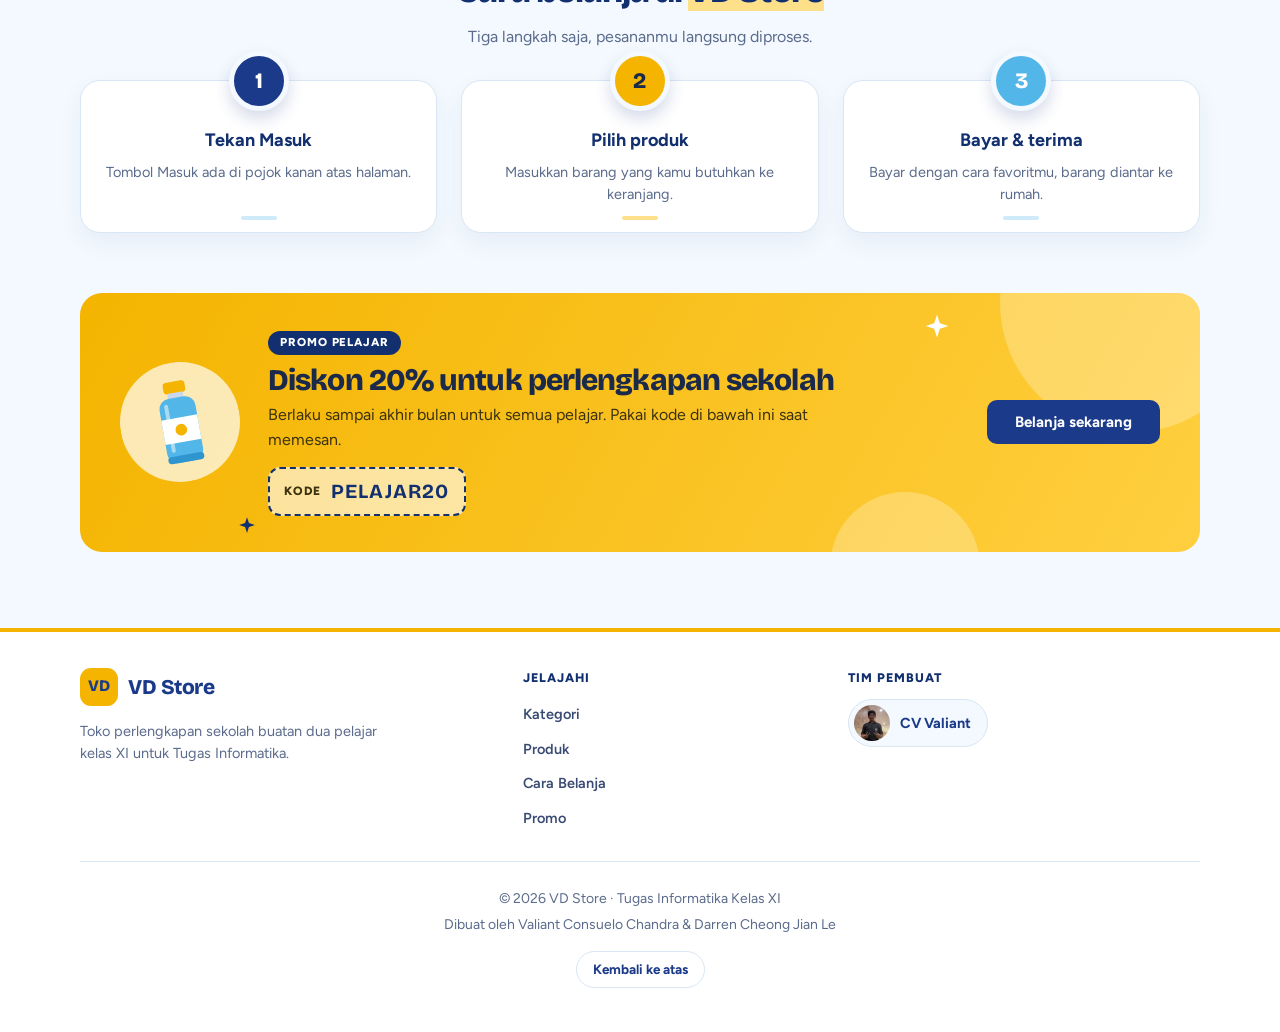
==== commit 10d4a85e: "Percantik halaman depan, update nomor HP" ====
--- a/index.html
+++ b/index.html
@@ -12,235 +12,340 @@
 <link href="https://fonts.googleapis.com/css2?family=Bricolage+Grotesque:opsz,wght@12..96,600..800&family=Figtree:wght@400;500;600;700&display=swap" rel="stylesheet">
 <link rel="stylesheet" href="css/project.css">
 </head>
-<body class="v-body">
-
-<a class="v-skip" href="#utama">Lewati ke konten utama</a>
-
-<p class="v-notice">Gratis ongkir untuk belanja di atas Rp200.000</p>
-
-<header class="v-header">
-  <div class="v-bar">
-    <a class="v-brand" href="index.html">
-      <span class="v-brand-mark">VD</span>
-      <span class="v-brand-name">VD Store</span>
+<body class="valiant-dc-body">
+
+<a class="valiant-dc-skip" href="#utama">Lewati ke konten utama</a>
+
+<p class="valiant-dc-notice">Gratis ongkir untuk belanja di atas Rp200.000</p>
+
+<header class="valiant-dc-header">
+  <div class="valiant-dc-bar">
+    <a class="valiant-dc-brand" href="index.html">
+      <span class="valiant-dc-brand-mark">VD</span>
+      <span class="valiant-dc-brand-name">VD Store</span>
     </a>
-    <nav class="v-nav" aria-label="Menu utama">
-      <a class="v-nav-link" href="#beranda">Beranda</a>
-      <a class="v-nav-link" href="#kategori">Kategori</a>
-      <a class="v-nav-link" href="#produk">Produk</a>
-      <a class="v-nav-link" href="#cara">Cara Belanja</a>
-      <a class="v-nav-link" href="#promo">Promo</a>
+    <nav class="valiant-dc-nav" aria-label="Menu utama">
+      <a class="valiant-dc-nav-link" href="#beranda">Beranda</a>
+      <a class="valiant-dc-nav-link" href="#kategori">Kategori</a>
+      <a class="valiant-dc-nav-link" href="#produk">Produk</a>
+      <a class="valiant-dc-nav-link" href="#cara">Cara Belanja</a>
+      <a class="valiant-dc-nav-link" href="#promo">Promo</a>
     </nav>
-    <a class="v-btn" href="cv1.html">Masuk</a>
+    <a class="valiant-dc-btn" href="cv1.html">Masuk</a>
   </div>
 </header>
 
 <main id="utama">
-  <section class="v-hero" id="beranda">
-    <span class="v-blob v-blob-gold" aria-hidden="true"></span>
-    <span class="v-blob v-blob-white" aria-hidden="true"></span>
-    <span class="v-blob v-blob-sky" aria-hidden="true"></span>
-    <span class="v-ring" aria-hidden="true"></span>
-    <div class="v-hero-grid">
-      <div class="v-hero-text">
-        <span class="v-pill"><span class="v-pill-dot"></span>Project Informatika Kelas XI</span>
-        <h1 class="v-hero-title">Belanja kebutuhan sekolah jadi <span class="v-hl">lebih mudah.</span></h1>
-        <p class="v-hero-desc">VD Store menyediakan tas, botol minum, buku catatan, sepatu, dan aksesori pilihan untuk menemani hari-hari belajarmu. Masuk ke akunmu lalu mulai berbelanja.</p>
-        <div class="v-hero-actions">
-          <a class="v-btn v-btn-gold" href="#produk">Lihat produk</a>
-          <a class="v-btn v-btn-line" href="#keunggulan">Kenapa VD Store</a>
-        </div>
-        <ul class="v-stats">
-          <li class="v-stat"><strong class="v-stat-num">6+</strong><span class="v-stat-text">Produk pilihan</span></li>
-          <li class="v-stat"><strong class="v-stat-num">4,7</strong><span class="v-stat-text">Rating rata-rata</span></li>
-          <li class="v-stat"><strong class="v-stat-num">7 hari</strong><span class="v-stat-text">Garansi retur</span></li>
+  <section class="valiant-dc-hero" id="beranda">
+    <span class="valiant-dc-blob valiant-dc-blob-gold" aria-hidden="true"></span>
+    <span class="valiant-dc-blob valiant-dc-blob-white" aria-hidden="true"></span>
+    <span class="valiant-dc-blob valiant-dc-blob-sky" aria-hidden="true"></span>
+    <span class="valiant-dc-ring" aria-hidden="true"></span>
+    <div class="valiant-dc-hero-grid">
+      <div class="valiant-dc-hero-text">
+        <span class="valiant-dc-pill"><span class="valiant-dc-pill-dot"></span>Project Informatika Kelas XI</span>
+        <h1 class="valiant-dc-hero-title">Belanja kebutuhan sekolah jadi <span class="valiant-dc-hl">lebih mudah.</span></h1>
+        <p class="valiant-dc-hero-desc">VD Store menyediakan tas, botol minum, buku catatan, sepatu, dan aksesori pilihan untuk menemani hari-hari belajarmu. Kenalan juga dengan tim pembuatnya, lalu mulai berbelanja.</p>
+        <div class="valiant-dc-hero-actions">
+          <a class="valiant-dc-btn valiant-dc-btn-gold" href="#produk">Lihat produk</a>
+          <a class="valiant-dc-btn valiant-dc-btn-line" href="#keunggulan">Kenapa VD Store</a>
+        </div>
+        <ul class="valiant-dc-stats">
+          <li class="valiant-dc-stat"><strong class="valiant-dc-stat-num">6+</strong><span class="valiant-dc-stat-text">Produk pilihan</span></li>
+          <li class="valiant-dc-stat"><strong class="valiant-dc-stat-num">4,7</strong><span class="valiant-dc-stat-text">Rating rata-rata</span></li>
+          <li class="valiant-dc-stat"><strong class="valiant-dc-stat-num">7 hari</strong><span class="valiant-dc-stat-text">Garansi retur</span></li>
         </ul>
       </div>
 
-      <div class="v-login-area">
-      <div class="v-float v-float-a" aria-hidden="true">
-        <img class="v-float-img" src="images/produk-tas.svg" alt="" width="56" height="56">
-        <span class="v-float-text"><strong class="v-float-title">Tas Ransel</strong><span class="v-float-sub">Rp189.000</span></span>
-      </div>
-      <div class="v-float v-float-b" aria-hidden="true">
-        <img class="v-float-img" src="images/produk-sepatu.svg" alt="" width="56" height="56">
-        <span class="v-float-text"><strong class="v-float-title">Baru!</strong><span class="v-float-sub">Sneakers Putih</span></span>
-      </div>
-      <span class="v-sticker" aria-hidden="true">-20%</span>
-      <div class="v-login" id="masuk">
-        <img class="v-login-logo" src="images/logo-sekolah.png" alt="Logo sekolah" width="96" height="96">
-        <h2 class="v-login-title">Masuk ke akun Anda</h2>
-        <p class="v-login-sub">Gunakan username dan password sekolah.</p>
-        <label class="v-label" for="v-user">Username</label>
-        <input class="v-input" id="v-user" type="text" autocomplete="username">
-        <label class="v-label" for="v-pass">Password</label>
-        <input class="v-input" id="v-pass" type="password" autocomplete="current-password">
-        <div class="v-login-row">
-          <label class="v-check"><input type="checkbox"> Ingat saya</label>
-        </div>
-        <a class="v-btn v-btn-full" href="cv1.html">Masuk</a>
-      </div>
-      </div>
-    </div>
-  </section>
-
-  <section class="v-perks" id="keunggulan">
-    <ul class="v-perks-list">
-      <li class="v-perk">
-        <img class="v-perk-icon" src="images/ikon-ongkir.svg" alt="" width="48" height="48">
+      <div class="valiant-dc-login-area">
+      <div class="valiant-dc-float valiant-dc-float-a" aria-hidden="true">
+        <img class="valiant-dc-float-img" src="images/produk-tas.svg" alt="" width="56" height="56">
+        <span class="valiant-dc-float-text"><strong class="valiant-dc-float-title">Tas Ransel</strong><span class="valiant-dc-float-sub">Rp189.000</span></span>
+      </div>
+      <div class="valiant-dc-float valiant-dc-float-b" aria-hidden="true">
+        <img class="valiant-dc-float-img" src="images/produk-sepatu.svg" alt="" width="56" height="56">
+        <span class="valiant-dc-float-text"><strong class="valiant-dc-float-title">Baru!</strong><span class="valiant-dc-float-sub">Sneakers Putih</span></span>
+      </div>
+      <div class="valiant-dc-float valiant-dc-float-c" aria-hidden="true">
+        <img class="valiant-dc-float-img" src="images/produk-botol.svg" alt="" width="56" height="56">
+        <span class="valiant-dc-float-text"><strong class="valiant-dc-float-title">Terlaris</strong><span class="valiant-dc-float-sub">Botol Minum</span></span>
+      </div>
+      <span class="valiant-dc-sticker" aria-hidden="true">-20%</span>
+      <span class="valiant-dc-deco valiant-dc-deco-dots" aria-hidden="true"></span>
+      <span class="valiant-dc-deco valiant-dc-deco-ring" aria-hidden="true"></span>
+      <span class="valiant-dc-deco valiant-dc-deco-pill" aria-hidden="true"></span>
+      <svg class="valiant-dc-deco valiant-dc-deco-star valiant-dc-deco-star-a" viewBox="0 0 24 24" aria-hidden="true"><path d="M12 1.5l2.6 7.9 7.9 2.6-7.9 2.6L12 22.5l-2.6-7.9L1.5 12l7.9-2.6z"/></svg>
+      <svg class="valiant-dc-deco valiant-dc-deco-star valiant-dc-deco-star-b" viewBox="0 0 24 24" aria-hidden="true"><path d="M12 1.5l2.6 7.9 7.9 2.6-7.9 2.6L12 22.5l-2.6-7.9L1.5 12l7.9-2.6z"/></svg>
+      <svg class="valiant-dc-deco valiant-dc-deco-star valiant-dc-deco-star-c" viewBox="0 0 24 24" aria-hidden="true"><path d="M12 1.5l2.6 7.9 7.9 2.6-7.9 2.6L12 22.5l-2.6-7.9L1.5 12l7.9-2.6z"/></svg>
+      <svg class="valiant-dc-deco valiant-dc-deco-squiggle" viewBox="0 0 120 24" aria-hidden="true"><path d="M2 12c10-12 20-12 30 0s20 12 30 0 20-12 30 0 20 12 26 4"/></svg>
+
+      <section class="valiant-dc-tim" id="masuk" aria-labelledby="tim-judul">
+        <div class="valiant-dc-tim-top">
+          <span class="valiant-dc-tim-wave" aria-hidden="true"></span>
+          <img class="valiant-dc-tim-logo" src="images/logo-sekolah.png" alt="Logo SMA Santa Laurensia" width="64" height="64">
+          <span class="valiant-dc-tim-ribbon">Kelompok VALIANT &amp; DC</span>
+        </div>
+        <div class="valiant-dc-tim-body">
+          <h2 class="valiant-dc-tim-title" id="tim-judul">Kenalan dengan <span class="valiant-dc-tim-mark">Tim VD Store</span></h2>
+          <p class="valiant-dc-tim-sub">Klik foto untuk melihat CV.</p>
+
+          <ul class="valiant-dc-tim-list">
+            <li class="valiant-dc-tim-item">
+              <a class="valiant-dc-member valiant-dc-member-gold" href="cv1.html">
+                <span class="valiant-dc-member-num" aria-hidden="true">01</span>
+                <span class="valiant-dc-member-photo-wrap">
+                  <img class="valiant-dc-member-photo" src="images/valiant.jpg" alt="Foto Valiant Consuelo Chandra" width="96" height="96">
+                </span>
+                <strong class="valiant-dc-member-name">Valiant Consuelo Chandra</strong>
+                <span class="valiant-dc-member-role">CV 1</span>
+                <span class="valiant-dc-member-tags" aria-hidden="true"><span class="valiant-dc-member-tag">Analisis</span><span class="valiant-dc-member-tag">Matematika</span></span>
+                <span class="valiant-dc-member-go">Lihat CV <svg class="valiant-dc-arrow" viewBox="0 0 24 24" aria-hidden="true"><path d="M5 12h14M13 6l6 6-6 6"/></svg></span>
+              </a>
+            </li>
+            <li class="valiant-dc-tim-item">
+              <div class="valiant-dc-member valiant-dc-member-sky">
+                <span class="valiant-dc-member-num" aria-hidden="true">02</span>
+                <span class="valiant-dc-member-photo-wrap">
+                  <img class="valiant-dc-member-photo" src="images/darren.jpg" alt="Foto Darren Cheong Jian Le" width="96" height="96">
+                </span>
+                <strong class="valiant-dc-member-name">Darren Cheong Jian Le</strong>
+                <span class="valiant-dc-member-role">CV 2</span>
+                <span class="valiant-dc-member-tags" aria-hidden="true"><span class="valiant-dc-member-tag">HTML &amp; CSS</span><span class="valiant-dc-member-tag">Desain</span></span>
+              </div>
+            </li>
+          </ul>
+
+          <ul class="valiant-dc-tim-chips">
+            <li class="valiant-dc-tim-chip">2 anggota</li>
+            <li class="valiant-dc-tim-chip">3 halaman</li>
+            <li class="valiant-dc-tim-chip">HTML &amp; CSS</li>
+          </ul>
+          <p class="valiant-dc-tim-note"><span class="valiant-dc-tim-dot" aria-hidden="true"></span>Tugas Informatika &middot; Kelas XI &middot; 2026</p>
+        </div>
+      </section>
+      </div>
+    </div>
+  </section>
+
+  <section class="valiant-dc-perks" id="keunggulan">
+    <ul class="valiant-dc-perks-list">
+      <li class="valiant-dc-perk">
+        <img class="valiant-dc-perk-icon" src="images/ikon-ongkir.svg" alt="" width="48" height="48">
         <div>
-          <h3 class="v-perk-title">Gratis ongkir</h3>
-          <p class="v-perk-text">Untuk pembelian di atas Rp200.000 ke seluruh Indonesia.</p>
+          <h3 class="valiant-dc-perk-title">Gratis ongkir</h3>
+          <p class="valiant-dc-perk-text">Untuk pembelian di atas Rp200.000 ke seluruh Indonesia.</p>
         </div>
       </li>
-      <li class="v-perk">
-        <img class="v-perk-icon" src="images/ikon-aman.svg" alt="" width="48" height="48">
+      <li class="valiant-dc-perk">
+        <img class="valiant-dc-perk-icon" src="images/ikon-aman.svg" alt="" width="48" height="48">
         <div>
-          <h3 class="v-perk-title">Pembayaran aman</h3>
-          <p class="v-perk-text">Transfer bank, e-wallet, dan bayar di tempat.</p>
+          <h3 class="valiant-dc-perk-title">Pembayaran aman</h3>
+          <p class="valiant-dc-perk-text">Transfer bank, e-wallet, dan bayar di tempat.</p>
         </div>
       </li>
-      <li class="v-perk">
-        <img class="v-perk-icon" src="images/ikon-retur.svg" alt="" width="48" height="48">
+      <li class="valiant-dc-perk">
+        <img class="valiant-dc-perk-icon" src="images/ikon-retur.svg" alt="" width="48" height="48">
         <div>
-          <h3 class="v-perk-title">Retur 7 hari</h3>
-          <p class="v-perk-text">Barang tidak sesuai? Tukar tanpa ribet.</p>
+          <h3 class="valiant-dc-perk-title">Retur 7 hari</h3>
+          <p class="valiant-dc-perk-text">Barang tidak sesuai? Tukar tanpa ribet.</p>
         </div>
       </li>
     </ul>
   </section>
 
-  <section class="v-cats" id="kategori">
-    <div class="v-wrap">
-      <h2 class="v-heading">Belanja per kategori</h2>
-      <ul class="v-cat-list">
-        <li><a class="v-cat v-cat-sky" href="#produk"><img class="v-cat-img" src="images/produk-tas.svg" alt="" width="72" height="72"><span class="v-cat-name">Tas</span><span class="v-cat-count">1 produk</span></a></li>
-        <li><a class="v-cat v-cat-gold" href="#produk"><img class="v-cat-img" src="images/produk-buku.svg" alt="" width="72" height="72"><span class="v-cat-name">Alat Tulis</span><span class="v-cat-count">1 produk</span></a></li>
-        <li><a class="v-cat v-cat-mint" href="#produk"><img class="v-cat-img" src="images/produk-kaos.svg" alt="" width="72" height="72"><span class="v-cat-name">Pakaian</span><span class="v-cat-count">2 produk</span></a></li>
-        <li><a class="v-cat v-cat-rose" href="#produk"><img class="v-cat-img" src="images/produk-headphone.svg" alt="" width="72" height="72"><span class="v-cat-name">Aksesori</span><span class="v-cat-count">2 produk</span></a></li>
+  <div class="valiant-dc-ticker" aria-hidden="true">
+    <div class="valiant-dc-ticker-track">
+      <div class="valiant-dc-ticker-group"><span class="valiant-dc-ticker-item">Gratis ongkir</span><span class="valiant-dc-ticker-dot"></span><span class="valiant-dc-ticker-item">Diskon 20% pelajar</span><span class="valiant-dc-ticker-dot"></span><span class="valiant-dc-ticker-item">Retur 7 hari</span><span class="valiant-dc-ticker-dot"></span><span class="valiant-dc-ticker-item">Produk pilihan</span><span class="valiant-dc-ticker-dot"></span><span class="valiant-dc-ticker-item">Pembayaran aman</span><span class="valiant-dc-ticker-dot"></span><span class="valiant-dc-ticker-item">Kode PELAJAR20</span><span class="valiant-dc-ticker-dot"></span><span class="valiant-dc-ticker-item">Gratis ongkir</span><span class="valiant-dc-ticker-dot"></span><span class="valiant-dc-ticker-item">Diskon 20% pelajar</span><span class="valiant-dc-ticker-dot"></span><span class="valiant-dc-ticker-item">Retur 7 hari</span><span class="valiant-dc-ticker-dot"></span><span class="valiant-dc-ticker-item">Produk pilihan</span><span class="valiant-dc-ticker-dot"></span><span class="valiant-dc-ticker-item">Pembayaran aman</span><span class="valiant-dc-ticker-dot"></span><span class="valiant-dc-ticker-item">Kode PELAJAR20</span><span class="valiant-dc-ticker-dot"></span></div>
+      <div class="valiant-dc-ticker-group"><span class="valiant-dc-ticker-item">Gratis ongkir</span><span class="valiant-dc-ticker-dot"></span><span class="valiant-dc-ticker-item">Diskon 20% pelajar</span><span class="valiant-dc-ticker-dot"></span><span class="valiant-dc-ticker-item">Retur 7 hari</span><span class="valiant-dc-ticker-dot"></span><span class="valiant-dc-ticker-item">Produk pilihan</span><span class="valiant-dc-ticker-dot"></span><span class="valiant-dc-ticker-item">Pembayaran aman</span><span class="valiant-dc-ticker-dot"></span><span class="valiant-dc-ticker-item">Kode PELAJAR20</span><span class="valiant-dc-ticker-dot"></span><span class="valiant-dc-ticker-item">Gratis ongkir</span><span class="valiant-dc-ticker-dot"></span><span class="valiant-dc-ticker-item">Diskon 20% pelajar</span><span class="valiant-dc-ticker-dot"></span><span class="valiant-dc-ticker-item">Retur 7 hari</span><span class="valiant-dc-ticker-dot"></span><span class="valiant-dc-ticker-item">Produk pilihan</span><span class="valiant-dc-ticker-dot"></span><span class="valiant-dc-ticker-item">Pembayaran aman</span><span class="valiant-dc-ticker-dot"></span><span class="valiant-dc-ticker-item">Kode PELAJAR20</span><span class="valiant-dc-ticker-dot"></span></div>
+    </div>
+  </div>
+
+  <section class="valiant-dc-cats" id="kategori">
+    <div class="valiant-dc-wrap">
+      <p class="valiant-dc-eyebrow">Kategori</p>
+      <h2 class="valiant-dc-heading">Belanja per <span class="valiant-dc-mark">kategori</span></h2>
+      <ul class="valiant-dc-cat-list">
+        <li><a class="valiant-dc-cat valiant-dc-cat-sky" href="#produk"><img class="valiant-dc-cat-img" src="images/produk-tas.svg" alt="" width="72" height="72"><span class="valiant-dc-cat-name">Tas</span><span class="valiant-dc-cat-count">1 produk</span><span class="valiant-dc-cat-go"><svg class="valiant-dc-arrow" viewBox="0 0 24 24" aria-hidden="true"><path d="M5 12h14M13 6l6 6-6 6"/></svg></span></a></li>
+        <li><a class="valiant-dc-cat valiant-dc-cat-gold" href="#produk"><img class="valiant-dc-cat-img" src="images/produk-buku.svg" alt="" width="72" height="72"><span class="valiant-dc-cat-name">Alat Tulis</span><span class="valiant-dc-cat-count">1 produk</span><span class="valiant-dc-cat-go"><svg class="valiant-dc-arrow" viewBox="0 0 24 24" aria-hidden="true"><path d="M5 12h14M13 6l6 6-6 6"/></svg></span></a></li>
+        <li><a class="valiant-dc-cat valiant-dc-cat-mint" href="#produk"><img class="valiant-dc-cat-img" src="images/produk-kaos.svg" alt="" width="72" height="72"><span class="valiant-dc-cat-name">Pakaian</span><span class="valiant-dc-cat-count">2 produk</span><span class="valiant-dc-cat-go"><svg class="valiant-dc-arrow" viewBox="0 0 24 24" aria-hidden="true"><path d="M5 12h14M13 6l6 6-6 6"/></svg></span></a></li>
+        <li><a class="valiant-dc-cat valiant-dc-cat-rose" href="#produk"><img class="valiant-dc-cat-img" src="images/produk-headphone.svg" alt="" width="72" height="72"><span class="valiant-dc-cat-name">Aksesori</span><span class="valiant-dc-cat-count">2 produk</span><span class="valiant-dc-cat-go"><svg class="valiant-dc-arrow" viewBox="0 0 24 24" aria-hidden="true"><path d="M5 12h14M13 6l6 6-6 6"/></svg></span></a></li>
       </ul>
     </div>
   </section>
 
-  <section class="v-shop" id="produk">
-    <div class="v-wrap">
-      <div class="v-shop-head">
-        <h2 class="v-heading">Produk pilihan</h2>
-        <p class="v-shop-note">Masuk terlebih dahulu untuk memesan.</p>
-      </div>
-      <div class="v-grid">
-        <article class="v-product">
-          <div class="v-product-pic v-tone-sky">
-            <span class="v-tag">Terlaris</span>
-            <img class="v-product-img" src="images/produk-tas.svg" alt="Tas ransel biru" width="320" height="320">
-          </div>
-          <div class="v-product-body">
-            <h3 class="v-product-name">Tas Ransel Sekolah</h3>
-            <p class="v-product-meta">4,8 dari 5 &middot; 320 terjual</p>
-            <p class="v-price"><strong class="v-price-now">Rp189.000</strong></p>
-            <a class="v-btn v-btn-full" href="#masuk">Beli</a>
-          </div>
-        </article>
-
-        <article class="v-product">
-          <div class="v-product-pic v-tone-gold">
-            <span class="v-tag v-tag-red">Diskon 20%</span>
-            <img class="v-product-img" src="images/produk-botol.svg" alt="Botol minum biru muda" width="320" height="320">
-          </div>
-          <div class="v-product-body">
-            <h3 class="v-product-name">Botol Minum 750 ml</h3>
-            <p class="v-product-meta">4,7 dari 5 &middot; 210 terjual</p>
-            <p class="v-price"><strong class="v-price-now">Rp59.000</strong> <s class="v-price-old">Rp74.000</s></p>
-            <a class="v-btn v-btn-full" href="#masuk">Beli</a>
-          </div>
-        </article>
-
-        <article class="v-product">
-          <div class="v-product-pic v-tone-mint">
-            <img class="v-product-img" src="images/produk-buku.svg" alt="Buku catatan kuning" width="320" height="320">
-          </div>
-          <div class="v-product-body">
-            <h3 class="v-product-name">Buku Catatan A5</h3>
-            <p class="v-product-meta">4,9 dari 5 &middot; 540 terjual</p>
-            <p class="v-price"><strong class="v-price-now">Rp25.000</strong></p>
-            <a class="v-btn v-btn-full" href="#masuk">Beli</a>
-          </div>
-        </article>
-
-        <article class="v-product">
-          <div class="v-product-pic v-tone-sky">
-            <span class="v-tag">Baru</span>
-            <img class="v-product-img" src="images/produk-sepatu.svg" alt="Sepatu sneakers putih" width="320" height="320">
-          </div>
-          <div class="v-product-body">
-            <h3 class="v-product-name">Sepatu Sneakers Putih</h3>
-            <p class="v-product-meta">4,6 dari 5 &middot; 95 terjual</p>
-            <p class="v-price"><strong class="v-price-now">Rp349.000</strong></p>
-            <a class="v-btn v-btn-full" href="#masuk">Beli</a>
-          </div>
-        </article>
-
-        <article class="v-product">
-          <div class="v-product-pic v-tone-rose">
-            <span class="v-tag v-tag-red">Diskon 15%</span>
-            <img class="v-product-img" src="images/produk-headphone.svg" alt="Headphone nirkabel merah muda" width="320" height="320">
-          </div>
-          <div class="v-product-body">
-            <h3 class="v-product-name">Headphone Nirkabel</h3>
-            <p class="v-product-meta">4,5 dari 5 &middot; 128 terjual</p>
-            <p class="v-price"><strong class="v-price-now">Rp249.000</strong> <s class="v-price-old">Rp293.000</s></p>
-            <a class="v-btn v-btn-full" href="#masuk">Beli</a>
-          </div>
-        </article>
-
-        <article class="v-product">
-          <div class="v-product-pic v-tone-gold">
-            <img class="v-product-img" src="images/produk-kaos.svg" alt="Kaos polos hijau mint" width="320" height="320">
-          </div>
-          <div class="v-product-body">
-            <h3 class="v-product-name">Kaos Polos Katun</h3>
-            <p class="v-product-meta">4,8 dari 5 &middot; 402 terjual</p>
-            <p class="v-price"><strong class="v-price-now">Rp79.000</strong></p>
-            <a class="v-btn v-btn-full" href="#masuk">Beli</a>
-          </div>
-        </article>
-      </div>
-    </div>
-  </section>
-
-  <section class="v-steps" id="cara">
-    <div class="v-wrap">
-      <h2 class="v-heading v-heading-center">Cara belanja di VD Store</h2>
-      <p class="v-steps-sub">Tiga langkah saja, pesananmu langsung diproses.</p>
-      <ol class="v-step-list">
-        <li class="v-step"><span class="v-step-num">1</span><h3 class="v-step-title">Masuk ke akun</h3><p class="v-step-text">Gunakan username dan password sekolahmu.</p></li>
-        <li class="v-step"><span class="v-step-num">2</span><h3 class="v-step-title">Pilih produk</h3><p class="v-step-text">Masukkan barang yang kamu butuhkan ke keranjang.</p></li>
-        <li class="v-step"><span class="v-step-num">3</span><h3 class="v-step-title">Bayar &amp; terima</h3><p class="v-step-text">Bayar dengan cara favoritmu, barang diantar ke rumah.</p></li>
+  <section class="valiant-dc-shop" id="produk">
+    <div class="valiant-dc-wrap">
+      <div class="valiant-dc-shop-head">
+        <div>
+          <p class="valiant-dc-eyebrow">Produk</p>
+          <h2 class="valiant-dc-heading">Produk <span class="valiant-dc-mark">pilihan</span></h2>
+        </div>
+        <p class="valiant-dc-shop-note"><span class="valiant-dc-shop-dot"></span>6 produk siap dikirim</p>
+      </div>
+      <div class="valiant-dc-grid">
+        <article class="valiant-dc-product">
+          <div class="valiant-dc-product-pic valiant-dc-tone-sky">
+            <span class="valiant-dc-tag">Terlaris</span>
+            <img class="valiant-dc-product-img" src="images/produk-tas.svg" alt="Tas ransel biru" width="320" height="320">
+          </div>
+          <div class="valiant-dc-product-body">
+            <h3 class="valiant-dc-product-name">Tas Ransel Sekolah</h3>
+            <p class="valiant-dc-product-meta"><span class="valiant-dc-rate"><svg class="valiant-dc-rate-star" viewBox="0 0 24 24" aria-hidden="true"><path d="M12 2.5l2.9 6.2 6.6.8-4.9 4.6 1.3 6.6L12 17.4l-5.9 3.3 1.3-6.6-4.9-4.6 6.6-.8z"/></svg>4,8</span><span class="valiant-dc-sold">320 terjual</span></p>
+            <p class="valiant-dc-price"><strong class="valiant-dc-price-now">Rp189.000</strong></p>
+            <a class="valiant-dc-btn valiant-dc-btn-full" href="#masuk">Beli</a>
+          </div>
+        </article>
+
+        <article class="valiant-dc-product">
+          <div class="valiant-dc-product-pic valiant-dc-tone-gold">
+            <span class="valiant-dc-tag valiant-dc-tag-red">Diskon 20%</span>
+            <img class="valiant-dc-product-img" src="images/produk-botol.svg" alt="Botol minum biru muda" width="320" height="320">
+          </div>
+          <div class="valiant-dc-product-body">
+            <h3 class="valiant-dc-product-name">Botol Minum 750 ml</h3>
+            <p class="valiant-dc-product-meta"><span class="valiant-dc-rate"><svg class="valiant-dc-rate-star" viewBox="0 0 24 24" aria-hidden="true"><path d="M12 2.5l2.9 6.2 6.6.8-4.9 4.6 1.3 6.6L12 17.4l-5.9 3.3 1.3-6.6-4.9-4.6 6.6-.8z"/></svg>4,7</span><span class="valiant-dc-sold">210 terjual</span></p>
+            <p class="valiant-dc-price"><strong class="valiant-dc-price-now">Rp59.000</strong> <s class="valiant-dc-price-old">Rp74.000</s></p>
+            <a class="valiant-dc-btn valiant-dc-btn-full" href="#masuk">Beli</a>
+          </div>
+        </article>
+
+        <article class="valiant-dc-product">
+          <div class="valiant-dc-product-pic valiant-dc-tone-mint">
+            <img class="valiant-dc-product-img" src="images/produk-buku.svg" alt="Buku catatan kuning" width="320" height="320">
+          </div>
+          <div class="valiant-dc-product-body">
+            <h3 class="valiant-dc-product-name">Buku Catatan A5</h3>
+            <p class="valiant-dc-product-meta"><span class="valiant-dc-rate"><svg class="valiant-dc-rate-star" viewBox="0 0 24 24" aria-hidden="true"><path d="M12 2.5l2.9 6.2 6.6.8-4.9 4.6 1.3 6.6L12 17.4l-5.9 3.3 1.3-6.6-4.9-4.6 6.6-.8z"/></svg>4,9</span><span class="valiant-dc-sold">540 terjual</span></p>
+            <p class="valiant-dc-price"><strong class="valiant-dc-price-now">Rp25.000</strong></p>
+            <a class="valiant-dc-btn valiant-dc-btn-full" href="#masuk">Beli</a>
+          </div>
+        </article>
+
+        <article class="valiant-dc-product">
+          <div class="valiant-dc-product-pic valiant-dc-tone-sky">
+            <span class="valiant-dc-tag">Baru</span>
+            <img class="valiant-dc-product-img" src="images/produk-sepatu.svg" alt="Sepatu sneakers putih" width="320" height="320">
+          </div>
+          <div class="valiant-dc-product-body">
+            <h3 class="valiant-dc-product-name">Sepatu Sneakers Putih</h3>
+            <p class="valiant-dc-product-meta"><span class="valiant-dc-rate"><svg class="valiant-dc-rate-star" viewBox="0 0 24 24" aria-hidden="true"><path d="M12 2.5l2.9 6.2 6.6.8-4.9 4.6 1.3 6.6L12 17.4l-5.9 3.3 1.3-6.6-4.9-4.6 6.6-.8z"/></svg>4,6</span><span class="valiant-dc-sold">95 terjual</span></p>
+            <p class="valiant-dc-price"><strong class="valiant-dc-price-now">Rp349.000</strong></p>
+            <a class="valiant-dc-btn valiant-dc-btn-full" href="#masuk">Beli</a>
+          </div>
+        </article>
+
+        <article class="valiant-dc-product">
+          <div class="valiant-dc-product-pic valiant-dc-tone-rose">
+            <span class="valiant-dc-tag valiant-dc-tag-red">Diskon 15%</span>
+            <img class="valiant-dc-product-img" src="images/produk-headphone.svg" alt="Headphone nirkabel merah muda" width="320" height="320">
+          </div>
+          <div class="valiant-dc-product-body">
+            <h3 class="valiant-dc-product-name">Headphone Nirkabel</h3>
+            <p class="valiant-dc-product-meta"><span class="valiant-dc-rate"><svg class="valiant-dc-rate-star" viewBox="0 0 24 24" aria-hidden="true"><path d="M12 2.5l2.9 6.2 6.6.8-4.9 4.6 1.3 6.6L12 17.4l-5.9 3.3 1.3-6.6-4.9-4.6 6.6-.8z"/></svg>4,5</span><span class="valiant-dc-sold">128 terjual</span></p>
+            <p class="valiant-dc-price"><strong class="valiant-dc-price-now">Rp249.000</strong> <s class="valiant-dc-price-old">Rp293.000</s></p>
+            <a class="valiant-dc-btn valiant-dc-btn-full" href="#masuk">Beli</a>
+          </div>
+        </article>
+
+        <article class="valiant-dc-product">
+          <div class="valiant-dc-product-pic valiant-dc-tone-gold">
+            <img class="valiant-dc-product-img" src="images/produk-kaos.svg" alt="Kaos polos hijau mint" width="320" height="320">
+          </div>
+          <div class="valiant-dc-product-body">
+            <h3 class="valiant-dc-product-name">Kaos Polos Katun</h3>
+            <p class="valiant-dc-product-meta"><span class="valiant-dc-rate"><svg class="valiant-dc-rate-star" viewBox="0 0 24 24" aria-hidden="true"><path d="M12 2.5l2.9 6.2 6.6.8-4.9 4.6 1.3 6.6L12 17.4l-5.9 3.3 1.3-6.6-4.9-4.6 6.6-.8z"/></svg>4,8</span><span class="valiant-dc-sold">402 terjual</span></p>
+            <p class="valiant-dc-price"><strong class="valiant-dc-price-now">Rp79.000</strong></p>
+            <a class="valiant-dc-btn valiant-dc-btn-full" href="#masuk">Beli</a>
+          </div>
+        </article>
+      </div>
+    </div>
+  </section>
+
+  <section class="valiant-dc-voices" aria-labelledby="suara-judul">
+    <div class="valiant-dc-wrap">
+      <p class="valiant-dc-eyebrow">Kata pelajar</p>
+      <h2 class="valiant-dc-heading" id="suara-judul">Disukai teman-teman <span class="valiant-dc-mark">sekolah</span></h2>
+      <ul class="valiant-dc-quote-list">
+        <li class="valiant-dc-quote valiant-dc-quote-sky">
+          <svg class="valiant-dc-quote-mark" viewBox="0 0 24 24" aria-hidden="true"><path d="M4 17v-4a6 6 0 016-6v3a3 3 0 00-3 3h3v4zm10 0v-4a6 6 0 016-6v3a3 3 0 00-3 3h3v4z"/></svg>
+          <p class="valiant-dc-quote-text">Tas ranselnya kuat dan muat banyak buku. Warnanya juga bagus.</p>
+          <p class="valiant-dc-quote-by"><span class="valiant-dc-quote-ava" aria-hidden="true">A</span><span class="valiant-dc-quote-who"><strong class="valiant-dc-quote-name">Pelajar kelas X</strong><span class="valiant-dc-quote-role">Membeli Tas Ransel Sekolah</span></span></p>
+        </li>
+        <li class="valiant-dc-quote valiant-dc-quote-gold">
+          <svg class="valiant-dc-quote-mark" viewBox="0 0 24 24" aria-hidden="true"><path d="M4 17v-4a6 6 0 016-6v3a3 3 0 00-3 3h3v4zm10 0v-4a6 6 0 016-6v3a3 3 0 00-3 3h3v4z"/></svg>
+          <p class="valiant-dc-quote-text">Botol minumnya tidak bocor, pas dibawa ke sekolah setiap hari.</p>
+          <p class="valiant-dc-quote-by"><span class="valiant-dc-quote-ava" aria-hidden="true">R</span><span class="valiant-dc-quote-who"><strong class="valiant-dc-quote-name">Pelajar kelas XI</strong><span class="valiant-dc-quote-role">Membeli Botol Minum 750 ml</span></span></p>
+        </li>
+        <li class="valiant-dc-quote valiant-dc-quote-mint">
+          <svg class="valiant-dc-quote-mark" viewBox="0 0 24 24" aria-hidden="true"><path d="M4 17v-4a6 6 0 016-6v3a3 3 0 00-3 3h3v4zm10 0v-4a6 6 0 016-6v3a3 3 0 00-3 3h3v4z"/></svg>
+          <p class="valiant-dc-quote-text">Buku catatannya tebal dan kertasnya enak dipakai menulis.</p>
+          <p class="valiant-dc-quote-by"><span class="valiant-dc-quote-ava" aria-hidden="true">S</span><span class="valiant-dc-quote-who"><strong class="valiant-dc-quote-name">Pelajar kelas XII</strong><span class="valiant-dc-quote-role">Membeli Buku Catatan A5</span></span></p>
+        </li>
+      </ul>
+    </div>
+  </section>
+
+  <section class="valiant-dc-steps" id="cara">
+    <div class="valiant-dc-wrap">
+      <p class="valiant-dc-eyebrow valiant-dc-eyebrow-center">Cara belanja</p>
+      <h2 class="valiant-dc-heading valiant-dc-heading-center">Cara belanja di <span class="valiant-dc-mark">VD Store</span></h2>
+      <p class="valiant-dc-steps-sub">Tiga langkah saja, pesananmu langsung diproses.</p>
+      <ol class="valiant-dc-step-list valiant-dc-step-cards">
+        <li class="valiant-dc-step"><span class="valiant-dc-step-num">1</span><h3 class="valiant-dc-step-title">Tekan Masuk</h3><p class="valiant-dc-step-text">Tombol Masuk ada di pojok kanan atas halaman.</p></li>
+        <li class="valiant-dc-step"><span class="valiant-dc-step-num">2</span><h3 class="valiant-dc-step-title">Pilih produk</h3><p class="valiant-dc-step-text">Masukkan barang yang kamu butuhkan ke keranjang.</p></li>
+        <li class="valiant-dc-step"><span class="valiant-dc-step-num">3</span><h3 class="valiant-dc-step-title">Bayar &amp; terima</h3><p class="valiant-dc-step-text">Bayar dengan cara favoritmu, barang diantar ke rumah.</p></li>
       </ol>
     </div>
   </section>
 
-  <section class="v-promo" id="promo">
-    <div class="v-promo-box">
-      <span class="v-promo-circle v-promo-circle-a" aria-hidden="true"></span>
-      <span class="v-promo-circle v-promo-circle-b" aria-hidden="true"></span>
-      <img class="v-promo-img" src="images/produk-botol.svg" alt="" width="140" height="140">
-      <div class="v-promo-body">
-        <h2 class="v-promo-title">Diskon 20% untuk perlengkapan sekolah</h2>
-        <p class="v-promo-text">Berlaku sampai akhir bulan untuk semua pelajar. Masuk dengan akun sekolahmu untuk memakai promo.</p>
-      </div>
-      <a class="v-btn v-promo-btn" href="#masuk">Masuk sekarang</a>
+  <section class="valiant-dc-promo" id="promo">
+    <div class="valiant-dc-promo-box">
+      <span class="valiant-dc-promo-circle valiant-dc-promo-circle-a" aria-hidden="true"></span>
+      <span class="valiant-dc-promo-circle valiant-dc-promo-circle-b" aria-hidden="true"></span>
+      <img class="valiant-dc-promo-img" src="images/produk-botol.svg" alt="" width="140" height="140">
+      <svg class="valiant-dc-promo-star valiant-dc-promo-star-a" viewBox="0 0 24 24" aria-hidden="true"><path d="M12 1.5l2.6 7.9 7.9 2.6-7.9 2.6L12 22.5l-2.6-7.9L1.5 12l7.9-2.6z"/></svg>
+      <svg class="valiant-dc-promo-star valiant-dc-promo-star-b" viewBox="0 0 24 24" aria-hidden="true"><path d="M12 1.5l2.6 7.9 7.9 2.6-7.9 2.6L12 22.5l-2.6-7.9L1.5 12l7.9-2.6z"/></svg>
+      <div class="valiant-dc-promo-body">
+        <p class="valiant-dc-promo-label">Promo pelajar</p>
+        <h2 class="valiant-dc-promo-title">Diskon 20% untuk perlengkapan sekolah</h2>
+        <p class="valiant-dc-promo-text">Berlaku sampai akhir bulan untuk semua pelajar. Pakai kode di bawah ini saat memesan.</p>
+        <p class="valiant-dc-coupon"><span class="valiant-dc-coupon-label">Kode</span><strong class="valiant-dc-coupon-code">PELAJAR20</strong></p>
+      </div>
+      <a class="valiant-dc-btn valiant-dc-promo-btn" href="#produk">Belanja sekarang</a>
     </div>
   </section>
 </main>
 
-<footer class="v-footer">
-  <div class="v-footer-box">
-    <p class="v-footer-text">&copy; 2026 VD Store &middot; Tugas Informatika Kelas XI</p>
-    <p class="v-footer-text">Dibuat oleh Valiant Consuelo Chandra &amp; Darren Cheong Jian Le</p>
-    <p class="v-footer-links">
-      <a class="v-footer-link" href="cv1.html">CV Valiant</a>
-    </p>
+<footer class="valiant-dc-footer">
+  <div class="valiant-dc-footer-grid">
+    <div class="valiant-dc-footer-col">
+      <a class="valiant-dc-brand" href="index.html">
+        <span class="valiant-dc-brand-mark">VD</span>
+        <span class="valiant-dc-brand-name">VD Store</span>
+      </a>
+      <p class="valiant-dc-footer-about">Toko perlengkapan sekolah buatan dua pelajar kelas XI untuk Tugas Informatika.</p>
+    </div>
+    <div class="valiant-dc-footer-col">
+      <h2 class="valiant-dc-footer-title">Jelajahi</h2>
+      <ul class="valiant-dc-footer-menu">
+        <li><a class="valiant-dc-footer-nav" href="#kategori">Kategori</a></li>
+        <li><a class="valiant-dc-footer-nav" href="#produk">Produk</a></li>
+        <li><a class="valiant-dc-footer-nav" href="#cara">Cara Belanja</a></li>
+        <li><a class="valiant-dc-footer-nav" href="#promo">Promo</a></li>
+      </ul>
+    </div>
+    <div class="valiant-dc-footer-col">
+      <h2 class="valiant-dc-footer-title">Tim pembuat</h2>
+      <p class="valiant-dc-footer-links">
+        <a class="valiant-dc-footer-link" href="cv1.html"><img class="valiant-dc-footer-ava" src="images/valiant.jpg" alt="" width="36" height="36">CV Valiant</a>
+      </p>
+    </div>
+  </div>
+  <div class="valiant-dc-footer-box">
+    <p class="valiant-dc-footer-text">&copy; 2026 VD Store &middot; Tugas Informatika Kelas XI</p>
+    <p class="valiant-dc-footer-text">Dibuat oleh Valiant Consuelo Chandra &amp; Darren Cheong Jian Le</p>
+    <a class="valiant-dc-footer-top" href="#beranda">Kembali ke atas</a>
   </div>
 </footer>
 
--- a/css/project.css
+++ b/css/project.css
@@ -15,7 +15,7 @@
   border-radius: 6px;
 }
 
-.v-skip {
+.valiant-dc-skip {
   position: absolute;
   z-index: 100;
   left: 16px;
@@ -28,7 +28,7 @@
   text-decoration: none;
 }
 
-.v-skip:focus {
+.valiant-dc-skip:focus {
   top: 12px;
 }
 
@@ -40,14 +40,14 @@
   max-width: 100%;
 }
 
-.v-body {
+.valiant-dc-body {
   font-family: "Figtree", "Inter", system-ui, -apple-system, "Segoe UI", sans-serif;
   color: #16264a;
   background: #f3f9fe;
   line-height: 1.55;
 }
 
-.v-notice {
+.valiant-dc-notice {
   margin: 0;
   padding: 8px 16px;
   background: #f4b400;
@@ -57,7 +57,7 @@
   text-align: center;
 }
 
-.v-header {
+.valiant-dc-header {
   position: sticky;
   top: 0;
   z-index: 10;
@@ -66,7 +66,7 @@
   box-shadow: 0 4px 18px rgba(27, 58, 138, 0.06);
 }
 
-.v-bar {
+.valiant-dc-bar {
   max-width: 1120px;
   margin: 0 auto;
   padding: 12px 24px;
@@ -76,7 +76,7 @@
   gap: 20px;
 }
 
-.v-brand {
+.valiant-dc-brand {
   display: flex;
   align-items: center;
   gap: 10px;
@@ -84,7 +84,7 @@
   color: #1b3a8a;
 }
 
-.v-brand-mark {
+.valiant-dc-brand-mark {
   width: 38px;
   height: 38px;
   border-radius: 11px;
@@ -98,19 +98,19 @@
   letter-spacing: -0.02em;
 }
 
-.v-brand-name {
+.valiant-dc-brand-name {
   font-family: "Bricolage Grotesque", "Inter", sans-serif;
   font-weight: 800;
   font-size: 21px;
   letter-spacing: -0.02em;
 }
 
-.v-nav {
+.valiant-dc-nav {
   display: flex;
   gap: 28px;
 }
 
-.v-nav-link {
+.valiant-dc-nav-link {
   color: #3a4b73;
   text-decoration: none;
   font-weight: 600;
@@ -119,12 +119,12 @@
   border-bottom: 2px solid transparent;
 }
 
-.v-nav-link:hover {
+.valiant-dc-nav-link:hover {
   color: #1b3a8a;
   border-bottom-color: #f4b400;
 }
 
-.v-btn {
+.valiant-dc-btn {
   display: inline-block;
   padding: 10px 22px;
   border: 0;
@@ -139,48 +139,48 @@
   transition: background 0.15s ease, transform 0.15s ease, box-shadow 0.15s ease;
 }
 
-.v-btn:active {
+.valiant-dc-btn:active {
   transform: translateY(0) scale(0.98);
 }
 
-.v-btn:hover {
+.valiant-dc-btn:hover {
   background: #2449a8;
   transform: translateY(-1px);
 }
 
-.v-btn-full {
+.valiant-dc-btn-full {
   display: block;
   width: 100%;
   padding: 12px 22px;
 }
 
-.v-btn-gold {
+.valiant-dc-btn-gold {
   background: #f4b400;
   color: #1b2a4a;
   padding: 13px 26px;
 }
 
-.v-btn-gold:hover {
+.valiant-dc-btn-gold:hover {
   background: #ffc61f;
 }
 
-.v-btn-line {
+.valiant-dc-btn-line {
   background: #ffffff;
   color: #1b3a8a;
   padding: 13px 26px;
   box-shadow: inset 0 0 0 1.5px #1b3a8a;
 }
 
-.v-btn-line:hover {
+.valiant-dc-btn-line:hover {
   background: #eef6fd;
 }
 
-.v-hero {
+.valiant-dc-hero {
   padding: 68px 24px 80px;
   background: linear-gradient(180deg, #87ceeb 0%, #cfeaf8 55%, #f3f9fe 100%);
 }
 
-.v-hero-grid {
+.valiant-dc-hero-grid {
   max-width: 1120px;
   margin: 0 auto;
   display: grid;
@@ -189,7 +189,7 @@
   align-items: center;
 }
 
-.v-pill {
+.valiant-dc-pill {
   display: inline-block;
   padding: 6px 14px;
   border-radius: 999px;
@@ -199,7 +199,7 @@
   font-weight: 700;
 }
 
-.v-hero-title {
+.valiant-dc-hero-title {
   margin: 18px 0 16px;
   font-family: "Bricolage Grotesque", "Inter", sans-serif;
   font-weight: 800;
@@ -209,97 +209,34 @@
   color: #12306f;
 }
 
-.v-hero-desc {
+.valiant-dc-hero-desc {
   margin: 0 0 28px;
   max-width: 520px;
   font-size: 17px;
   color: #29406d;
 }
 
-.v-hero-actions {
+.valiant-dc-hero-actions {
   display: flex;
   flex-wrap: wrap;
   gap: 12px;
 }
 
-.v-login {
-  width: 100%;
-  max-width: 400px;
-  margin-left: auto;
-  padding: 30px 32px 32px;
-  background: #ffffff;
-  border-top: 5px solid #f4b400;
-  border-radius: 18px;
-  box-shadow: 0 24px 50px rgba(27, 58, 138, 0.18);
-  scroll-margin-top: 100px;
-}
-
-.v-login-logo {
-  display: block;
-  width: 96px;
-  height: 96px;
-  margin: 0 auto 12px;
-}
-
-.v-login-title {
-  margin: 0;
-  text-align: center;
-  font-size: 22px;
-  font-weight: 700;
-  color: #1b3a8a;
-}
-
-.v-login-sub {
-  margin: 4px 0 20px;
-  text-align: center;
-  font-size: 14px;
-  color: #5b6b8c;
-}
-
-.v-label {
-  display: block;
-  margin: 0 0 6px;
-  font-size: 13.5px;
-  font-weight: 700;
-  color: #1b2a4a;
-}
-
-.v-input {
-  display: block;
-  width: 100%;
-  height: 42px;
-  margin-bottom: 16px;
-  padding: 0 14px;
-  border: 1px solid #cdd8ea;
-  border-radius: 10px;
-  font: 500 15px "Figtree", "Inter", sans-serif;
-  color: #16264a;
-  background: #ffffff;
-}
-
-.v-input:focus {
-  outline: 2px solid #87ceeb;
-  border-color: #1b3a8a;
-}
-
-.v-login-row {
-  margin: 2px 0 18px;
-}
-
-.v-check {
-  display: inline-flex;
-  align-items: center;
-  gap: 8px;
-  font-size: 13.5px;
-  color: #1b2a4a;
-}
-
-.v-perks {
+
+
+
+
+
+
+
+
+
+.valiant-dc-perks {
   padding: 0 24px;
   margin-top: -36px;
 }
 
-.v-perks-list {
+.valiant-dc-perks-list {
   position: relative;
   z-index: 2;
   max-width: 1120px;
@@ -315,41 +252,41 @@
   box-shadow: 0 12px 30px rgba(27, 58, 138, 0.08);
 }
 
-.v-perk {
+.valiant-dc-perk {
   display: flex;
   align-items: center;
   gap: 16px;
 }
 
-.v-perk-icon {
+.valiant-dc-perk-icon {
   flex: none;
   width: 48px;
   height: 48px;
 }
 
-.v-perk-title {
+.valiant-dc-perk-title {
   margin: 0;
   font-size: 16px;
   font-weight: 700;
   color: #1b3a8a;
 }
 
-.v-perk-text {
+.valiant-dc-perk-text {
   margin: 2px 0 0;
   font-size: 14px;
   color: #5b6b8c;
 }
 
-.v-shop {
+.valiant-dc-shop {
   padding: 76px 24px 40px;
 }
 
-.v-wrap {
+.valiant-dc-wrap {
   max-width: 1120px;
   margin: 0 auto;
 }
 
-.v-shop-head {
+.valiant-dc-shop-head {
   display: flex;
   align-items: baseline;
   justify-content: space-between;
@@ -358,7 +295,7 @@
   margin-bottom: 28px;
 }
 
-.v-heading {
+.valiant-dc-heading {
   margin: 0;
   font-family: "Bricolage Grotesque", "Inter", sans-serif;
   font-weight: 800;
@@ -367,19 +304,19 @@
   color: #12306f;
 }
 
-.v-shop-note {
+.valiant-dc-shop-note {
   margin: 0;
   font-size: 15px;
   color: #5b6b8c;
 }
 
-.v-grid {
+.valiant-dc-grid {
   display: grid;
   grid-template-columns: repeat(3, 1fr);
   gap: 24px;
 }
 
-.v-product {
+.valiant-dc-product {
   display: flex;
   flex-direction: column;
   overflow: hidden;
@@ -389,45 +326,45 @@
   transition: transform 0.18s ease, box-shadow 0.18s ease;
 }
 
-.v-product:hover {
+.valiant-dc-product:hover {
   transform: translateY(-4px);
   box-shadow: 0 16px 32px rgba(27, 58, 138, 0.12);
 }
 
-.v-product-pic {
+.valiant-dc-product-pic {
   position: relative;
   aspect-ratio: 1 / 0.82;
   display: grid;
   place-items: center;
 }
 
-.v-tone-sky {
+.valiant-dc-tone-sky {
   background: #e4f3fc;
 }
 
-.v-tone-gold {
+.valiant-dc-tone-gold {
   background: #fff4d1;
 }
 
-.v-tone-mint {
+.valiant-dc-tone-mint {
   background: #e2f6ec;
 }
 
-.v-tone-rose {
+.valiant-dc-tone-rose {
   background: #fde8e5;
 }
 
-.v-product-img {
+.valiant-dc-product-img {
   width: 72%;
   height: auto;
   transition: transform 0.25s ease;
 }
 
-.v-product:hover .v-product-img {
+.valiant-dc-product:hover .valiant-dc-product-img {
   transform: scale(1.05) rotate(-2deg);
 }
 
-.v-tag {
+.valiant-dc-tag {
   position: absolute;
   top: 14px;
   left: 14px;
@@ -439,57 +376,57 @@
   font-weight: 700;
 }
 
-.v-tag-red {
+.valiant-dc-tag-red {
   background: #c8372b;
 }
 
-.v-product-body {
+.valiant-dc-product-body {
   padding: 18px 20px 20px;
   display: flex;
   flex-direction: column;
   flex: 1;
 }
 
-.v-product-name {
+.valiant-dc-product-name {
   margin: 0;
   font-size: 18px;
   font-weight: 700;
   color: #16264a;
 }
 
-.v-product-meta {
+.valiant-dc-product-meta {
   margin: 4px 0 10px;
   font-size: 13.5px;
   color: #55658a;
 }
 
-.v-price {
+.valiant-dc-price {
   margin: 0 0 16px;
   display: flex;
   align-items: baseline;
   gap: 10px;
 }
 
-.v-price-now {
+.valiant-dc-price-now {
   font-size: 21px;
   font-weight: 800;
   color: #1b3a8a;
 }
 
-.v-price-old {
+.valiant-dc-price-old {
   font-size: 14px;
   color: #5f6f8f;
 }
 
-.v-product-body .v-btn {
+.valiant-dc-product-body .valiant-dc-btn {
   margin-top: auto;
 }
 
-.v-promo {
+.valiant-dc-promo {
   padding: 40px 24px 76px;
 }
 
-.v-promo-box {
+.valiant-dc-promo-box {
   max-width: 1120px;
   margin: 0 auto;
   padding: 36px 40px;
@@ -501,7 +438,7 @@
   border-radius: 22px;
 }
 
-.v-promo-title {
+.valiant-dc-promo-title {
   margin: 0 0 6px;
   font-family: "Bricolage Grotesque", "Inter", sans-serif;
   font-weight: 800;
@@ -511,56 +448,56 @@
   color: #1b2a4a;
 }
 
-.v-promo-text {
+.valiant-dc-promo-text {
   margin: 0;
   max-width: 560px;
   font-size: 16px;
   color: #3b3210;
 }
 
-.v-promo-box .v-btn {
+.valiant-dc-promo-box .valiant-dc-btn {
   flex: none;
   padding: 13px 28px;
 }
 
-.v-footer {
+.valiant-dc-footer {
   padding: 36px 24px 44px;
   background: #ffffff;
   border-top: 1px solid #d9e6f3;
 }
 
-.v-footer-box {
+.valiant-dc-footer-box {
   max-width: 1120px;
   margin: 0 auto;
   text-align: center;
 }
 
-.v-footer-text {
+.valiant-dc-footer-text {
   margin: 0 0 4px;
   font-size: 14px;
   color: #5b6b8c;
 }
 
-.v-footer-links {
+.valiant-dc-footer-links {
   margin: 12px 0 0;
   display: flex;
   justify-content: center;
   gap: 22px;
 }
 
-.v-footer-link {
+.valiant-dc-footer-link {
   color: #1b3a8a;
   font-weight: 700;
   font-size: 14.5px;
 }
 
-.v-hero {
+.valiant-dc-hero {
   position: relative;
   overflow: hidden;
   padding-bottom: 104px;
 }
 
-.v-hero::before {
+.valiant-dc-hero::before {
   content: "";
   position: absolute;
   inset: 0;
@@ -571,18 +508,18 @@
   pointer-events: none;
 }
 
-.v-hero-grid {
+.valiant-dc-hero-grid {
   position: relative;
   z-index: 1;
 }
 
-.v-blob {
+.valiant-dc-blob {
   position: absolute;
   border-radius: 50%;
   pointer-events: none;
 }
 
-.v-blob-gold {
+.valiant-dc-blob-gold {
   width: 340px;
   height: 340px;
   right: -90px;
@@ -591,7 +528,7 @@
   opacity: 0.55;
 }
 
-.v-blob-white {
+.valiant-dc-blob-white {
   width: 420px;
   height: 420px;
   left: -160px;
@@ -599,7 +536,7 @@
   background: rgba(255, 255, 255, 0.6);
 }
 
-.v-blob-sky {
+.valiant-dc-blob-sky {
   width: 180px;
   height: 180px;
   left: 44%;
@@ -607,7 +544,7 @@
   background: rgba(255, 255, 255, 0.35);
 }
 
-.v-ring {
+.valiant-dc-ring {
   position: absolute;
   width: 120px;
   height: 120px;
@@ -618,14 +555,14 @@
   pointer-events: none;
 }
 
-.v-pill {
+.valiant-dc-pill {
   display: inline-flex;
   align-items: center;
   gap: 8px;
   box-shadow: 0 6px 16px rgba(27, 58, 138, 0.1);
 }
 
-.v-pill-dot {
+.valiant-dc-pill-dot {
   width: 8px;
   height: 8px;
   border-radius: 50%;
@@ -633,13 +570,13 @@
   box-shadow: 0 0 0 4px rgba(34, 181, 115, 0.2);
 }
 
-.v-hl {
+.valiant-dc-hl {
   position: relative;
   z-index: 0;
   white-space: nowrap;
 }
 
-.v-hl::after {
+.valiant-dc-hl::after {
   content: "";
   position: absolute;
   z-index: -1;
@@ -652,7 +589,7 @@
   opacity: 0.85;
 }
 
-.v-stats {
+.valiant-dc-stats {
   display: flex;
   flex-wrap: wrap;
   gap: 14px;
@@ -661,7 +598,7 @@
   list-style: none;
 }
 
-.v-stat {
+.valiant-dc-stat {
   display: flex;
   flex-direction: column;
   min-width: 120px;
@@ -671,7 +608,7 @@
   border-radius: 14px;
 }
 
-.v-stat-num {
+.valiant-dc-stat-num {
   font-family: "Bricolage Grotesque", "Inter", sans-serif;
   font-size: 24px;
   font-weight: 800;
@@ -679,16 +616,16 @@
   color: #12306f;
 }
 
-.v-stat-text {
+.valiant-dc-stat-text {
   font-size: 13px;
   color: #3a4b73;
 }
 
-.v-login-area {
-  position: relative;
-}
-
-.v-float {
+.valiant-dc-login-area {
+  position: relative;
+}
+
+.valiant-dc-float {
   position: absolute;
   z-index: 2;
   display: flex;
@@ -701,18 +638,18 @@
   animation: v-float 4s ease-in-out infinite;
 }
 
-.v-float-a {
+.valiant-dc-float-a {
   left: -56px;
   top: 64px;
 }
 
-.v-float-b {
+.valiant-dc-float-b {
   right: -34px;
   bottom: -52px;
   animation-delay: -2s;
 }
 
-.v-float-img {
+.valiant-dc-float-img {
   width: 52px;
   height: 52px;
   padding: 4px;
@@ -720,27 +657,27 @@
   background: #e4f3fc;
 }
 
-.v-float-b .v-float-img {
+.valiant-dc-float-b .valiant-dc-float-img {
   background: #fff4d1;
 }
 
-.v-float-text {
+.valiant-dc-float-text {
   display: flex;
   flex-direction: column;
   line-height: 1.25;
 }
 
-.v-float-title {
+.valiant-dc-float-title {
   font-size: 14px;
   color: #12306f;
 }
 
-.v-float-sub {
+.valiant-dc-float-sub {
   font-size: 12.5px;
   color: #5b6b8c;
 }
 
-.v-sticker {
+.valiant-dc-sticker {
   position: absolute;
   z-index: 2;
   right: 18px;
@@ -759,6 +696,434 @@
   box-shadow: 0 10px 22px rgba(229, 72, 59, 0.35);
 }
 
+.valiant-dc-float-c {
+  left: -48px;
+  bottom: -58px;
+  animation-delay: -1s;
+}
+
+.valiant-dc-float-c .valiant-dc-float-img {
+  background: #e3f6ec;
+}
+
+.valiant-dc-deco {
+  position: absolute;
+  z-index: 0;
+  pointer-events: none;
+}
+
+.valiant-dc-deco-dots {
+  left: -44px;
+  bottom: 18px;
+  width: 128px;
+  height: 128px;
+  background-image: radial-gradient(#1b3a8a 2px, transparent 2.5px);
+  background-size: 16px 16px;
+  opacity: 0.22;
+}
+
+.valiant-dc-deco-ring {
+  right: -48px;
+  top: 150px;
+  width: 96px;
+  height: 96px;
+  border: 3px dashed #f4b400;
+  border-radius: 50%;
+}
+
+.valiant-dc-deco-pill {
+  left: 34px;
+  top: -30px;
+  width: 116px;
+  height: 30px;
+  border-radius: 999px;
+  background: repeating-linear-gradient(45deg, #f4b400 0 8px, #ffe08a 8px 16px);
+  transform: rotate(-8deg);
+  box-shadow: 0 8px 18px rgba(244, 180, 0, 0.3);
+}
+
+.valiant-dc-deco-star {
+  z-index: 3;
+  fill: #f4b400;
+  animation: valiant-dc-kelip 2.6s ease-in-out infinite;
+}
+
+.valiant-dc-deco-star-a {
+  left: -20px;
+  top: 6px;
+  width: 30px;
+  height: 30px;
+}
+
+.valiant-dc-deco-star-b {
+  right: -26px;
+  top: 52%;
+  width: 22px;
+  height: 22px;
+  fill: #ffffff;
+  animation-delay: -1s;
+}
+
+.valiant-dc-deco-star-c {
+  left: 44%;
+  bottom: -38px;
+  width: 24px;
+  height: 24px;
+  fill: #1b3a8a;
+  animation-delay: -1.8s;
+}
+
+.valiant-dc-deco-squiggle {
+  right: 6px;
+  bottom: -46px;
+  width: 120px;
+  height: 24px;
+  fill: none;
+  stroke: #1b3a8a;
+  stroke-width: 3;
+  stroke-linecap: round;
+  opacity: 0.45;
+}
+
+.valiant-dc-tim {
+  position: relative;
+  z-index: 1;
+  width: 100%;
+  max-width: 420px;
+  margin-left: auto;
+  overflow: hidden;
+  background: #ffffff;
+  border-radius: 24px;
+  box-shadow: 0 26px 54px rgba(27, 58, 138, 0.2);
+  scroll-margin-top: 100px;
+}
+
+.valiant-dc-tim-top {
+  position: relative;
+  display: flex;
+  flex-direction: column;
+  align-items: center;
+  justify-content: center;
+  height: 132px;
+  background-color: #cfeaf8;
+  background-image:
+    radial-gradient(rgba(255, 255, 255, 0.7) 1.6px, transparent 1.8px),
+    linear-gradient(120deg, #87ceeb 0%, #cfeaf8 55%, #ffe8a3 100%);
+  background-size: 14px 14px, 100% 100%;
+}
+
+.valiant-dc-tim-wave {
+  position: absolute;
+  left: 0;
+  right: 0;
+  bottom: -1px;
+  height: 14px;
+  background: radial-gradient(circle at 12px 14px, #ffffff 11px, transparent 12px) repeat-x;
+  background-size: 24px 14px;
+}
+
+.valiant-dc-tim-logo {
+  width: 64px;
+  height: 64px;
+  padding: 5px;
+  border-radius: 50%;
+  background: #ffffff;
+  box-shadow: 0 0 0 4px rgba(255, 255, 255, 0.55), 0 10px 20px rgba(27, 58, 138, 0.2);
+}
+
+.valiant-dc-tim-ribbon {
+  margin-top: 10px;
+  padding: 4px 14px;
+  border-radius: 999px;
+  background: #12306f;
+  color: #ffffff;
+  font-size: 11.5px;
+  font-weight: 800;
+  letter-spacing: 0.06em;
+  text-transform: uppercase;
+  transform: rotate(-2deg);
+}
+
+.valiant-dc-tim-body {
+  padding: 20px 24px 24px;
+}
+
+.valiant-dc-tim-title {
+  margin: 0;
+  text-align: center;
+  font-family: "Bricolage Grotesque", "Inter", sans-serif;
+  font-size: 23px;
+  font-weight: 800;
+  line-height: 1.2;
+  letter-spacing: -0.02em;
+  color: #12306f;
+}
+
+.valiant-dc-tim-mark {
+  background: linear-gradient(transparent 58%, #ffe08a 58%);
+}
+
+.valiant-dc-tim-sub {
+  margin: 6px 0 0;
+  text-align: center;
+  font-size: 14px;
+  color: #5b6b8c;
+}
+
+.valiant-dc-tim-list {
+  display: grid;
+  grid-template-columns: 1fr 1fr;
+  gap: 16px;
+  margin: 18px 0 0;
+  padding: 0;
+  list-style: none;
+}
+
+.valiant-dc-tim-item {
+  position: relative;
+  display: flex;
+}
+
+.valiant-dc-tim-item + .valiant-dc-tim-item::before {
+  content: "&";
+  position: absolute;
+  z-index: 2;
+  left: -19px;
+  top: 52px;
+  display: grid;
+  place-items: center;
+  width: 22px;
+  height: 22px;
+  border-radius: 50%;
+  background: #f4b400;
+  color: #12306f;
+  font-size: 13px;
+  font-weight: 800;
+  box-shadow: 0 0 0 3px #ffffff;
+}
+
+.valiant-dc-member {
+  position: relative;
+  display: flex;
+  flex: 1;
+  flex-direction: column;
+  align-items: center;
+  overflow: hidden;
+  padding: 18px 10px 14px;
+  border: 2px solid transparent;
+  border-radius: 18px;
+  text-align: center;
+  text-decoration: none;
+  color: #12306f;
+  transition: transform 0.2s ease, box-shadow 0.2s ease;
+}
+
+.valiant-dc-member::after {
+  content: "";
+  position: absolute;
+  z-index: 0;
+  right: -26px;
+  top: -26px;
+  width: 72px;
+  height: 72px;
+  border-radius: 50%;
+  opacity: 0.55;
+}
+
+.valiant-dc-member-gold {
+  background: #fff8de;
+  border-color: #f6d36b;
+}
+
+.valiant-dc-member-gold::after {
+  background: #ffe08a;
+}
+
+.valiant-dc-member-sky {
+  background: #e8f5fd;
+  border-color: #a9daf2;
+}
+
+.valiant-dc-member-sky::after {
+  background: #bfe4f7;
+}
+
+.valiant-dc-member:hover {
+  transform: translateY(-4px);
+  box-shadow: 0 14px 26px rgba(27, 58, 138, 0.18);
+}
+
+.valiant-dc-member-num {
+  position: absolute;
+  z-index: 1;
+  left: 10px;
+  top: 8px;
+  font-size: 11px;
+  font-weight: 800;
+  color: #12306f;
+  opacity: 0.55;
+}
+
+.valiant-dc-member-photo-wrap {
+  position: relative;
+  z-index: 1;
+  display: block;
+  width: 92px;
+  height: 92px;
+  padding: 4px;
+  border-radius: 50%;
+  background: conic-gradient(#f4b400, #87ceeb, #1b3a8a, #f4b400);
+  box-shadow: 0 10px 20px rgba(27, 58, 138, 0.2);
+}
+
+.valiant-dc-member-photo {
+  display: block;
+  width: 100%;
+  height: 100%;
+  border: 3px solid #ffffff;
+  border-radius: 50%;
+  object-fit: cover;
+  background: #ffffff;
+}
+
+.valiant-dc-member-name {
+  position: relative;
+  z-index: 1;
+  margin-top: 10px;
+  font-size: 14px;
+  line-height: 1.25;
+}
+
+.valiant-dc-member-role {
+  position: relative;
+  z-index: 1;
+  margin-top: 6px;
+  padding: 2px 10px;
+  border-radius: 999px;
+  background: #12306f;
+  color: #ffffff;
+  font-size: 11.5px;
+  font-weight: 700;
+}
+
+.valiant-dc-member-tags {
+  position: relative;
+  z-index: 1;
+  display: flex;
+  flex-wrap: wrap;
+  justify-content: center;
+  gap: 4px;
+  margin-top: 8px;
+}
+
+.valiant-dc-member-tag {
+  padding: 2px 7px;
+  border: 1px solid #cfdcef;
+  border-radius: 999px;
+  background: #ffffff;
+  color: #29406d;
+  font-size: 10.5px;
+  font-weight: 600;
+}
+
+
+.valiant-dc-tim-note {
+  display: flex;
+  align-items: center;
+  justify-content: center;
+  gap: 8px;
+  margin: 12px 0 0;
+  font-size: 12.5px;
+  color: #5b6b8c;
+}
+
+.valiant-dc-tim-dot {
+  width: 8px;
+  height: 8px;
+  border-radius: 50%;
+  background: #2fb36b;
+  box-shadow: 0 0 0 3px rgba(47, 179, 107, 0.2);
+}
+
+@keyframes valiant-dc-kelip {
+  0%,
+  100% {
+    transform: scale(1) rotate(0deg);
+    opacity: 1;
+  }
+  50% {
+    transform: scale(0.75) rotate(20deg);
+    opacity: 0.7;
+  }
+}
+
+@media (prefers-reduced-motion: reduce) {
+  .valiant-dc-deco-star {
+    animation: none;
+  }
+
+  .valiant-dc-member,
+  .valiant-dc-member:hover {
+    transition: none;
+    transform: none;
+  }
+}
+
+@media (max-width: 600px) {
+  .valiant-dc-deco-ring,
+  .valiant-dc-deco-dots,
+  .valiant-dc-deco-squiggle {
+    display: none;
+  }
+
+  .valiant-dc-deco-star-a {
+    left: -4px;
+  }
+
+  .valiant-dc-deco-star-b {
+    right: -6px;
+  }
+
+  .valiant-dc-tim-list {
+    gap: 12px;
+  }
+
+  .valiant-dc-member {
+    padding: 16px 6px 12px;
+  }
+
+  .valiant-dc-member-photo-wrap {
+    width: 78px;
+    height: 78px;
+  }
+
+  .valiant-dc-member-name {
+    font-size: 13px;
+  }
+
+  .valiant-dc-tim-item + .valiant-dc-tim-item::before {
+    left: -17px;
+    top: 44px;
+  }
+}
+
+@media (max-width: 960px) {
+  .valiant-dc-login-area {
+    width: 100%;
+    max-width: 420px;
+    margin: 0 auto;
+  }
+
+  .valiant-dc-float-a {
+    top: -22px;
+  }
+
+  .valiant-dc-deco-pill {
+    left: auto;
+    right: 96px;
+  }
+}
+
 @keyframes v-float {
   0%,
   100% {
@@ -769,11 +1134,11 @@
   }
 }
 
-.v-cats {
+.valiant-dc-cats {
   padding: 76px 24px 0;
 }
 
-.v-cat-list {
+.valiant-dc-cat-list {
   display: grid;
   grid-template-columns: repeat(4, 1fr);
   gap: 18px;
@@ -782,7 +1147,7 @@
   list-style: none;
 }
 
-.v-cat {
+.valiant-dc-cat {
   position: relative;
   display: flex;
   flex-direction: column;
@@ -795,7 +1160,7 @@
   transition: transform 0.18s ease, box-shadow 0.18s ease;
 }
 
-.v-cat::after {
+.valiant-dc-cat::after {
   content: "";
   position: absolute;
   right: -30px;
@@ -806,28 +1171,28 @@
   background: rgba(255, 255, 255, 0.55);
 }
 
-.v-cat:hover {
+.valiant-dc-cat:hover {
   transform: translateY(-4px);
   box-shadow: 0 14px 28px rgba(27, 58, 138, 0.12);
 }
 
-.v-cat-sky {
+.valiant-dc-cat-sky {
   background: #d6edfb;
 }
 
-.v-cat-gold {
+.valiant-dc-cat-gold {
   background: #ffefc2;
 }
 
-.v-cat-mint {
+.valiant-dc-cat-mint {
   background: #d4f2e3;
 }
 
-.v-cat-rose {
+.valiant-dc-cat-rose {
   background: #fddcd8;
 }
 
-.v-cat-img {
+.valiant-dc-cat-img {
   position: relative;
   z-index: 1;
   width: 72px;
@@ -835,36 +1200,36 @@
   margin-bottom: 10px;
 }
 
-.v-cat-name {
+.valiant-dc-cat-name {
   font-size: 18px;
   font-weight: 700;
 }
 
-.v-cat-count {
+.valiant-dc-cat-count {
   font-size: 13.5px;
   color: #3a4b73;
 }
 
-.v-shop {
+.valiant-dc-shop {
   padding-top: 64px;
 }
 
-.v-steps {
+.valiant-dc-steps {
   padding: 56px 24px 20px;
 }
 
-.v-heading-center {
+.valiant-dc-heading-center {
   text-align: center;
 }
 
-.v-steps-sub {
+.valiant-dc-steps-sub {
   margin: 8px 0 30px;
   text-align: center;
   color: #5b6b8c;
   font-size: 16px;
 }
 
-.v-step-list {
+.valiant-dc-step-list {
   position: relative;
   display: grid;
   grid-template-columns: repeat(3, 1fr);
@@ -874,7 +1239,7 @@
   list-style: none;
 }
 
-.v-step-list::before {
+.valiant-dc-step-list::before {
   content: "";
   position: absolute;
   left: 16%;
@@ -883,13 +1248,13 @@
   border-top: 3px dashed #9fc6e6;
 }
 
-.v-step {
+.valiant-dc-step {
   position: relative;
   padding: 0 18px 24px;
   text-align: center;
 }
 
-.v-step-num {
+.valiant-dc-step-num {
   display: grid;
   place-items: center;
   width: 60px;
@@ -904,42 +1269,42 @@
   font-size: 22px;
 }
 
-.v-step:nth-child(2) .v-step-num {
+.valiant-dc-step:nth-child(2) .valiant-dc-step-num {
   background: #f4b400;
   color: #1b2a4a;
 }
 
-.v-step:nth-child(3) .v-step-num {
+.valiant-dc-step:nth-child(3) .valiant-dc-step-num {
   background: #52b6e8;
 }
 
-.v-step-title {
+.valiant-dc-step-title {
   margin: 0 0 6px;
   font-size: 18px;
   font-weight: 700;
   color: #12306f;
 }
 
-.v-step-text {
+.valiant-dc-step-text {
   margin: 0;
   font-size: 14.5px;
   color: #5b6b8c;
 }
 
-.v-promo-box {
+.valiant-dc-promo-box {
   position: relative;
   overflow: hidden;
   justify-content: flex-start;
   background: linear-gradient(120deg, #f4b400 0%, #ffcf3f 100%);
 }
 
-.v-promo-body {
+.valiant-dc-promo-body {
   position: relative;
   z-index: 1;
   flex: 1;
 }
 
-.v-promo-img {
+.valiant-dc-promo-img {
   position: relative;
   z-index: 1;
   flex: none;
@@ -951,32 +1316,32 @@
   transform: rotate(-10deg);
 }
 
-.v-promo-btn {
+.valiant-dc-promo-btn {
   position: relative;
   z-index: 1;
 }
 
-.v-promo-circle {
+.valiant-dc-promo-circle {
   position: absolute;
   border-radius: 50%;
   background: rgba(255, 255, 255, 0.25);
 }
 
-.v-promo-circle-a {
+.valiant-dc-promo-circle-a {
   width: 260px;
   height: 260px;
   right: -60px;
   top: -120px;
 }
 
-.v-promo-circle-b {
+.valiant-dc-promo-circle-b {
   width: 150px;
   height: 150px;
   right: 220px;
   bottom: -90px;
 }
 
-.v-footer {
+.valiant-dc-footer {
   border-top: 4px solid #f4b400;
 }
 
@@ -985,22 +1350,22 @@
     scroll-behavior: auto;
   }
 
-  .v-float {
+  .valiant-dc-float {
     animation: none;
   }
 
-  .v-btn,
-  .v-product,
-  .v-product-img,
-  .v-cat {
+  .valiant-dc-btn,
+  .valiant-dc-product,
+  .valiant-dc-product-img,
+  .valiant-dc-cat {
     transition: none;
   }
 
-  .v-btn:hover,
-  .v-btn:active,
-  .v-product:hover,
-  .v-product:hover .v-product-img,
-  .v-cat:hover {
+  .valiant-dc-btn:hover,
+  .valiant-dc-btn:active,
+  .valiant-dc-product:hover,
+  .valiant-dc-product:hover .valiant-dc-product-img,
+  .valiant-dc-cat:hover {
     transform: none;
   }
 }
@@ -1010,12 +1375,12 @@
     scroll-padding-top: 128px;
   }
 
-  .v-bar {
+  .valiant-dc-bar {
     flex-wrap: wrap;
     row-gap: 10px;
   }
 
-  .v-nav {
+  .valiant-dc-nav {
     order: 3;
     width: 100%;
     gap: 8px;
@@ -1023,11 +1388,11 @@
     scrollbar-width: none;
   }
 
-  .v-nav::-webkit-scrollbar {
+  .valiant-dc-nav::-webkit-scrollbar {
     display: none;
   }
 
-  .v-nav-link {
+  .valiant-dc-nav-link {
     flex: none;
     padding: 8px 14px;
     border: 0;
@@ -1036,137 +1401,137 @@
     font-size: 14px;
   }
 
-  .v-nav-link:hover {
+  .valiant-dc-nav-link:hover {
     background: #ffefc2;
   }
 
-  .v-float-b {
+  .valiant-dc-float-b {
     bottom: -48px;
   }
 
-  .v-hero-grid {
+  .valiant-dc-hero-grid {
     grid-template-columns: 1fr;
     gap: 40px;
   }
 
-  .v-login {
+  .valiant-dc-tim {
     margin: 0 auto;
   }
 
-  .v-grid {
+  .valiant-dc-grid {
     grid-template-columns: repeat(2, 1fr);
   }
 
-  .v-perks-list {
+  .valiant-dc-perks-list {
     grid-template-columns: 1fr;
     gap: 18px;
   }
 }
 
 @media (max-width: 600px) {
-  .v-bar {
+  .valiant-dc-bar {
     padding: 10px 16px;
   }
 
-  .v-hero {
+  .valiant-dc-hero {
     padding: 44px 16px 64px;
   }
 
-  .v-login {
-    padding: 26px 22px 28px;
-  }
-
-  .v-perks,
-  .v-shop,
-  .v-promo,
-  .v-footer {
+  .valiant-dc-tim-body {
+    padding: 18px 18px 22px;
+  }
+
+  .valiant-dc-perks,
+  .valiant-dc-shop,
+  .valiant-dc-promo,
+  .valiant-dc-footer {
     padding-left: 16px;
     padding-right: 16px;
   }
 
-  .v-grid {
+  .valiant-dc-grid {
     gap: 14px;
   }
 
-  .v-product-body {
+  .valiant-dc-product-body {
     padding: 14px 14px 16px;
   }
 
-  .v-product-name {
+  .valiant-dc-product-name {
     font-size: 15.5px;
   }
 
-  .v-price-now {
+  .valiant-dc-price-now {
     font-size: 17px;
   }
 
-  .v-price {
+  .valiant-dc-price {
     flex-wrap: wrap;
     gap: 2px 8px;
   }
 
-  .v-heading {
+  .valiant-dc-heading {
     font-size: 28px;
   }
 
-  .v-promo-box {
+  .valiant-dc-promo-box {
     flex-direction: column;
     align-items: flex-start;
     padding: 28px 24px;
   }
 
-  .v-promo-title {
+  .valiant-dc-promo-title {
     font-size: 25px;
   }
 }
 
 @media (max-width: 960px) {
-  .v-cat-list {
+  .valiant-dc-cat-list {
     grid-template-columns: repeat(2, 1fr);
   }
 
-  .v-float-a {
+  .valiant-dc-float-a {
     left: -10px;
   }
 
-  .v-float-b {
+  .valiant-dc-float-b {
     right: -6px;
   }
 
-  .v-ring,
-  .v-blob-sky {
+  .valiant-dc-ring,
+  .valiant-dc-blob-sky {
     display: none;
   }
 }
 
 @media (max-width: 600px) {
-  .v-hero {
+  .valiant-dc-hero {
     padding-bottom: 80px;
   }
 
-  .v-stats {
+  .valiant-dc-stats {
     gap: 8px;
   }
 
-  .v-stat {
+  .valiant-dc-stat {
     min-width: 0;
     flex: 1;
     padding: 10px 12px;
   }
 
-  .v-stat-num {
+  .valiant-dc-stat-num {
     font-size: 19px;
   }
 
-  .v-stat-text {
+  .valiant-dc-stat-text {
     font-size: 12px;
   }
 
-  .v-float {
+  .valiant-dc-float {
     display: none;
   }
 
-  .v-sticker {
+  .valiant-dc-sticker {
     width: 56px;
     height: 56px;
     font-size: 16px;
@@ -1174,37 +1539,661 @@
     top: -18px;
   }
 
-  .v-hl {
+  .valiant-dc-hl {
     white-space: normal;
   }
 
-  .v-cats {
+  .valiant-dc-cats {
     padding: 56px 16px 0;
   }
 
-  .v-cat-list {
+  .valiant-dc-cat-list {
     gap: 12px;
   }
 
-  .v-cat {
+  .valiant-dc-cat {
     padding: 16px;
   }
 
-  .v-step-list {
+  .valiant-dc-step-list {
     grid-template-columns: 1fr;
     gap: 8px;
   }
 
-  .v-step-list::before {
+  .valiant-dc-step-list::before {
     display: none;
   }
 
-  .v-steps {
+  .valiant-dc-steps {
     padding: 44px 16px 10px;
   }
 
-  .v-promo-img {
+  .valiant-dc-promo-img {
     width: 90px;
     height: 90px;
   }
 }
+
+.valiant-dc-arrow {
+  width: 16px;
+  height: 16px;
+  fill: none;
+  stroke: currentColor;
+  stroke-width: 2.4;
+  stroke-linecap: round;
+  stroke-linejoin: round;
+  transition: transform 0.18s ease;
+}
+
+.valiant-dc-member-go {
+  position: relative;
+  z-index: 1;
+  display: inline-flex;
+  align-items: center;
+  gap: 4px;
+  margin-top: 12px;
+  padding: 6px 12px;
+  border-radius: 999px;
+  background: #f4b400;
+  color: #12306f;
+  font-size: 12.5px;
+  font-weight: 800;
+}
+
+.valiant-dc-member-sky .valiant-dc-member-go {
+  background: #1b3a8a;
+  color: #ffffff;
+}
+
+.valiant-dc-member:hover .valiant-dc-arrow {
+  transform: translateX(3px);
+}
+
+.valiant-dc-tim-chips {
+  display: flex;
+  flex-wrap: wrap;
+  justify-content: center;
+  gap: 8px;
+  margin: 18px 0 0;
+  padding: 16px 0 0;
+  border-top: 1px dashed #cfdcef;
+  list-style: none;
+}
+
+.valiant-dc-tim-chip {
+  padding: 4px 12px;
+  border-radius: 999px;
+  background: #eef6fd;
+  color: #12306f;
+  font-size: 12px;
+  font-weight: 700;
+}
+
+.valiant-dc-ticker {
+  margin-top: 48px;
+  overflow: hidden;
+  padding: 13px 0;
+  background: #f4b400;
+  border-top: 2px solid #12306f;
+  border-bottom: 2px solid #12306f;
+}
+
+.valiant-dc-ticker-track {
+  display: flex;
+  width: max-content;
+  animation: valiant-dc-jalan 40s linear infinite;
+}
+
+.valiant-dc-ticker-group {
+  display: flex;
+  flex: none;
+  align-items: center;
+}
+
+.valiant-dc-ticker-item {
+  padding: 0 20px;
+  font-family: "Bricolage Grotesque", "Inter", sans-serif;
+  font-size: 18px;
+  font-weight: 800;
+  letter-spacing: 0.04em;
+  text-transform: uppercase;
+  white-space: nowrap;
+  color: #12306f;
+}
+
+.valiant-dc-ticker-dot {
+  flex: none;
+  width: 8px;
+  height: 8px;
+  border-radius: 50%;
+  background: #ffffff;
+}
+
+.valiant-dc-eyebrow {
+  display: flex;
+  align-items: center;
+  gap: 8px;
+  width: max-content;
+  margin: 0 0 12px;
+  padding: 5px 12px;
+  border-radius: 999px;
+  background: #fff4d1;
+  color: #7a5200;
+  font-size: 12px;
+  font-weight: 800;
+  letter-spacing: 0.08em;
+  text-transform: uppercase;
+}
+
+.valiant-dc-eyebrow::before {
+  content: "";
+  width: 7px;
+  height: 7px;
+  border-radius: 50%;
+  background: #f4b400;
+}
+
+.valiant-dc-eyebrow-center {
+  margin-left: auto;
+  margin-right: auto;
+}
+
+.valiant-dc-mark {
+  background: linear-gradient(transparent 62%, #ffe08a 62%);
+}
+
+.valiant-dc-cat-go {
+  position: absolute;
+  z-index: 1;
+  right: 14px;
+  bottom: 14px;
+  display: grid;
+  place-items: center;
+  width: 36px;
+  height: 36px;
+  border-radius: 50%;
+  background: #ffffff;
+  color: #12306f;
+  box-shadow: 0 6px 14px rgba(27, 58, 138, 0.15);
+  transition: background 0.18s ease, color 0.18s ease;
+}
+
+.valiant-dc-cat:hover .valiant-dc-cat-go {
+  background: #12306f;
+  color: #ffffff;
+}
+
+.valiant-dc-cat:hover .valiant-dc-arrow {
+  transform: translateX(2px);
+}
+
+.valiant-dc-shop-head {
+  align-items: flex-end;
+}
+
+.valiant-dc-shop-note {
+  display: inline-flex;
+  align-items: center;
+  gap: 8px;
+  padding: 7px 14px;
+  border: 1px solid #d9e6f3;
+  border-radius: 999px;
+  background: #ffffff;
+  color: #29406d;
+  font-size: 13.5px;
+  font-weight: 600;
+}
+
+.valiant-dc-shop-dot {
+  width: 8px;
+  height: 8px;
+  border-radius: 50%;
+  background: #2fb36b;
+  box-shadow: 0 0 0 3px rgba(47, 179, 107, 0.2);
+}
+
+.valiant-dc-product {
+  border-radius: 22px;
+}
+
+.valiant-dc-product:hover {
+  border-color: #a9daf2;
+}
+
+.valiant-dc-product-pic::before {
+  content: "";
+  position: absolute;
+  width: 62%;
+  aspect-ratio: 1 / 1;
+  border-radius: 50%;
+  background: rgba(255, 255, 255, 0.6);
+}
+
+.valiant-dc-product-pic::after {
+  content: "";
+  position: absolute;
+  right: 14px;
+  bottom: 12px;
+  width: 54px;
+  height: 36px;
+  background-image: radial-gradient(rgba(27, 58, 138, 0.28) 1.6px, transparent 2px);
+  background-size: 12px 12px;
+}
+
+.valiant-dc-product-pic .valiant-dc-product-img {
+  position: relative;
+  z-index: 1;
+}
+
+.valiant-dc-product-pic .valiant-dc-tag {
+  z-index: 2;
+}
+
+.valiant-dc-product-meta {
+  display: flex;
+  align-items: center;
+  gap: 8px;
+}
+
+.valiant-dc-rate {
+  display: inline-flex;
+  align-items: center;
+  gap: 4px;
+  padding: 2px 9px 2px 7px;
+  border-radius: 999px;
+  background: #fff4d1;
+  color: #6b4a00;
+  font-size: 12.5px;
+  font-weight: 800;
+}
+
+.valiant-dc-rate-star {
+  width: 13px;
+  height: 13px;
+  fill: #e09a00;
+}
+
+.valiant-dc-sold {
+  font-size: 13px;
+  color: #55658a;
+}
+
+.valiant-dc-voices {
+  padding: 64px 24px 0;
+}
+
+.valiant-dc-quote-list {
+  display: grid;
+  grid-template-columns: repeat(3, 1fr);
+  gap: 20px;
+  margin: 26px 0 0;
+  padding: 0;
+  list-style: none;
+}
+
+.valiant-dc-quote {
+  position: relative;
+  display: flex;
+  flex-direction: column;
+  padding: 26px 22px 20px;
+  background: #ffffff;
+  border: 1px solid #d9e6f3;
+  border-radius: 20px;
+  box-shadow: 0 10px 24px rgba(27, 58, 138, 0.06);
+}
+
+.valiant-dc-quote::before {
+  content: "";
+  position: absolute;
+  left: 22px;
+  top: 0;
+  width: 56px;
+  height: 5px;
+  border-radius: 0 0 5px 5px;
+  background: #87ceeb;
+}
+
+.valiant-dc-quote-gold::before {
+  background: #f4b400;
+}
+
+.valiant-dc-quote-mint::before {
+  background: #5cc79a;
+}
+
+.valiant-dc-quote-mark {
+  width: 34px;
+  height: 34px;
+  fill: #bfe4f7;
+}
+
+.valiant-dc-quote-gold .valiant-dc-quote-mark {
+  fill: #ffe08a;
+}
+
+.valiant-dc-quote-mint .valiant-dc-quote-mark {
+  fill: #b9e8d2;
+}
+
+.valiant-dc-quote-text {
+  flex: 1;
+  margin: 10px 0 18px;
+  font-size: 15.5px;
+  line-height: 1.55;
+  color: #29406d;
+}
+
+.valiant-dc-quote-by {
+  display: flex;
+  align-items: center;
+  gap: 10px;
+  margin: 0;
+  padding-top: 14px;
+  border-top: 1px dashed #d9e6f3;
+}
+
+.valiant-dc-quote-ava {
+  display: grid;
+  flex: none;
+  place-items: center;
+  width: 38px;
+  height: 38px;
+  border-radius: 50%;
+  color: #12306f;
+  font-size: 15px;
+  font-weight: 800;
+}
+
+.valiant-dc-quote-sky .valiant-dc-quote-ava {
+  background: #e4f3fc;
+}
+
+.valiant-dc-quote-gold .valiant-dc-quote-ava {
+  background: #fff4d1;
+}
+
+.valiant-dc-quote-mint .valiant-dc-quote-ava {
+  background: #e2f6ec;
+}
+
+.valiant-dc-quote-who {
+  display: flex;
+  flex-direction: column;
+  line-height: 1.3;
+}
+
+.valiant-dc-quote-name {
+  font-size: 14px;
+  color: #12306f;
+}
+
+.valiant-dc-quote-role {
+  font-size: 12.5px;
+  color: #5b6b8c;
+}
+
+.valiant-dc-steps .valiant-dc-step-cards {
+  gap: 24px;
+  margin-top: 30px;
+}
+
+.valiant-dc-steps .valiant-dc-step-cards::before {
+  display: none;
+}
+
+.valiant-dc-step-cards .valiant-dc-step {
+  padding: 46px 22px 26px;
+  background: #ffffff;
+  border: 1px solid #d9e6f3;
+  border-radius: 20px;
+  box-shadow: 0 10px 24px rgba(27, 58, 138, 0.06);
+}
+
+.valiant-dc-step-cards .valiant-dc-step-num {
+  position: absolute;
+  left: 50%;
+  top: -30px;
+  margin: 0 0 0 -30px;
+  box-shadow: 0 8px 16px rgba(27, 58, 138, 0.18);
+}
+
+.valiant-dc-step-cards .valiant-dc-step::after {
+  content: "";
+  position: absolute;
+  left: 50%;
+  bottom: 12px;
+  width: 36px;
+  height: 4px;
+  margin-left: -18px;
+  border-radius: 999px;
+  background: #cfeaf8;
+}
+
+.valiant-dc-step-cards .valiant-dc-step:nth-child(2)::after {
+  background: #ffe08a;
+}
+
+.valiant-dc-promo-body {
+  position: relative;
+  z-index: 1;
+}
+
+.valiant-dc-promo-label {
+  display: inline-block;
+  margin: 0 0 8px;
+  padding: 3px 12px;
+  border-radius: 999px;
+  background: #12306f;
+  color: #ffffff;
+  font-size: 11.5px;
+  font-weight: 800;
+  letter-spacing: 0.08em;
+  text-transform: uppercase;
+}
+
+.valiant-dc-coupon {
+  display: inline-flex;
+  align-items: center;
+  gap: 10px;
+  margin: 14px 0 0;
+  padding: 7px 14px;
+  border: 2px dashed #12306f;
+  border-radius: 12px;
+  background: rgba(255, 255, 255, 0.6);
+}
+
+.valiant-dc-coupon-label {
+  font-size: 12px;
+  font-weight: 800;
+  letter-spacing: 0.08em;
+  text-transform: uppercase;
+  color: #3b3210;
+}
+
+.valiant-dc-coupon-code {
+  font-family: "Bricolage Grotesque", "Inter", sans-serif;
+  font-size: 20px;
+  letter-spacing: 0.06em;
+  color: #12306f;
+}
+
+.valiant-dc-promo-star {
+  position: absolute;
+  z-index: 1;
+  fill: #ffffff;
+  animation: valiant-dc-kelip 2.6s ease-in-out infinite;
+}
+
+.valiant-dc-promo-star-a {
+  right: 250px;
+  top: 20px;
+  width: 26px;
+  height: 26px;
+}
+
+.valiant-dc-promo-star-b {
+  left: 158px;
+  bottom: 18px;
+  width: 18px;
+  height: 18px;
+  fill: #12306f;
+  animation-delay: -1.2s;
+}
+
+.valiant-dc-footer-grid {
+  display: grid;
+  grid-template-columns: 1.4fr 1fr 1.2fr;
+  gap: 32px;
+  max-width: 1120px;
+  margin: 0 auto 26px;
+  padding-bottom: 28px;
+  border-bottom: 1px solid #d9e6f3;
+}
+
+.valiant-dc-footer-about {
+  max-width: 320px;
+  margin: 14px 0 0;
+  font-size: 14.5px;
+  color: #5b6b8c;
+}
+
+.valiant-dc-footer-title {
+  margin: 0 0 12px;
+  font-size: 12.5px;
+  font-weight: 800;
+  letter-spacing: 0.08em;
+  text-transform: uppercase;
+  color: #12306f;
+}
+
+.valiant-dc-footer-menu {
+  display: grid;
+  gap: 4px;
+  margin: 0;
+  padding: 0;
+  list-style: none;
+}
+
+.valiant-dc-footer-nav {
+  display: inline-block;
+  padding: 4px 0;
+  color: #3a4b73;
+  font-size: 14.5px;
+  font-weight: 600;
+  text-decoration: none;
+}
+
+.valiant-dc-footer-nav:hover {
+  color: #1b3a8a;
+  text-decoration: underline;
+}
+
+.valiant-dc-footer .valiant-dc-footer-links {
+  flex-direction: column;
+  align-items: flex-start;
+  justify-content: flex-start;
+  gap: 10px;
+  margin: 0;
+}
+
+.valiant-dc-footer .valiant-dc-footer-link {
+  display: inline-flex;
+  align-items: center;
+  gap: 10px;
+  padding: 5px 16px 5px 5px;
+  border: 1px solid #d9e6f3;
+  border-radius: 999px;
+  background: #f3f9fe;
+  text-decoration: none;
+  transition: background 0.18s ease, border-color 0.18s ease;
+}
+
+.valiant-dc-footer .valiant-dc-footer-link:hover {
+  background: #fff8de;
+  border-color: #f4b400;
+}
+
+.valiant-dc-footer-ava {
+  width: 36px;
+  height: 36px;
+  border-radius: 50%;
+  object-fit: cover;
+}
+
+.valiant-dc-footer-top {
+  display: inline-block;
+  margin-top: 12px;
+  padding: 7px 16px;
+  border: 1px solid #d9e6f3;
+  border-radius: 999px;
+  color: #1b3a8a;
+  font-size: 13.5px;
+  font-weight: 700;
+  text-decoration: none;
+}
+
+.valiant-dc-footer-top:hover {
+  background: #eef6fd;
+}
+
+@keyframes valiant-dc-jalan {
+  to {
+    transform: translateX(-50%);
+  }
+}
+
+@media (prefers-reduced-motion: reduce) {
+  .valiant-dc-ticker-track,
+  .valiant-dc-promo-star {
+    animation: none;
+  }
+
+  .valiant-dc-arrow,
+  .valiant-dc-cat-go {
+    transition: none;
+  }
+}
+
+@media (max-width: 760px) {
+  .valiant-dc-quote-list {
+    grid-template-columns: 1fr;
+    gap: 14px;
+  }
+
+  .valiant-dc-footer-grid {
+    grid-template-columns: 1fr;
+    gap: 24px;
+  }
+
+  .valiant-dc-promo-star {
+    display: none;
+  }
+}
+
+@media (max-width: 600px) {
+  .valiant-dc-ticker {
+    margin-top: 36px;
+    padding: 10px 0;
+  }
+
+  .valiant-dc-ticker-item {
+    padding: 0 14px;
+    font-size: 15px;
+  }
+
+  .valiant-dc-voices {
+    padding: 48px 16px 0;
+  }
+
+  .valiant-dc-steps .valiant-dc-step-cards {
+    gap: 44px;
+    margin-top: 44px;
+  }
+
+  .valiant-dc-cat-go {
+    width: 32px;
+    height: 32px;
+    right: 10px;
+    bottom: 10px;
+  }
+}
